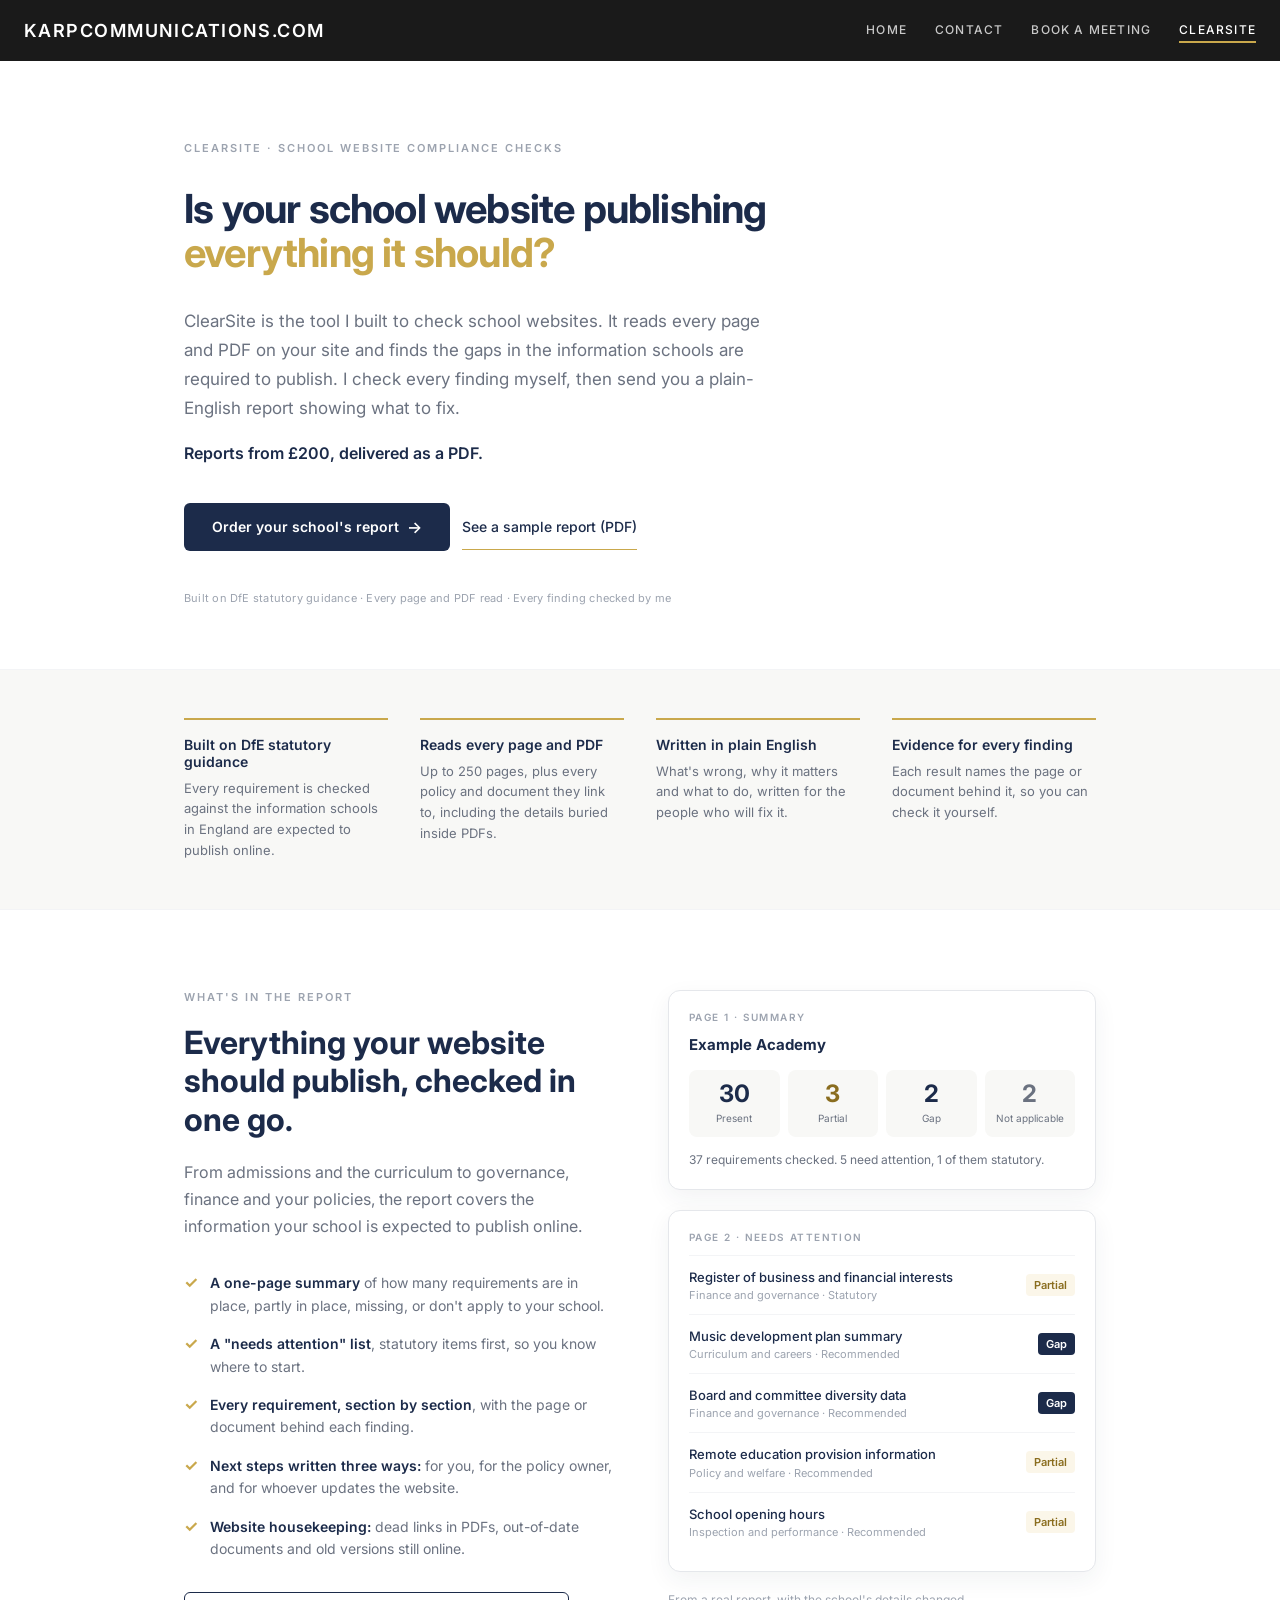
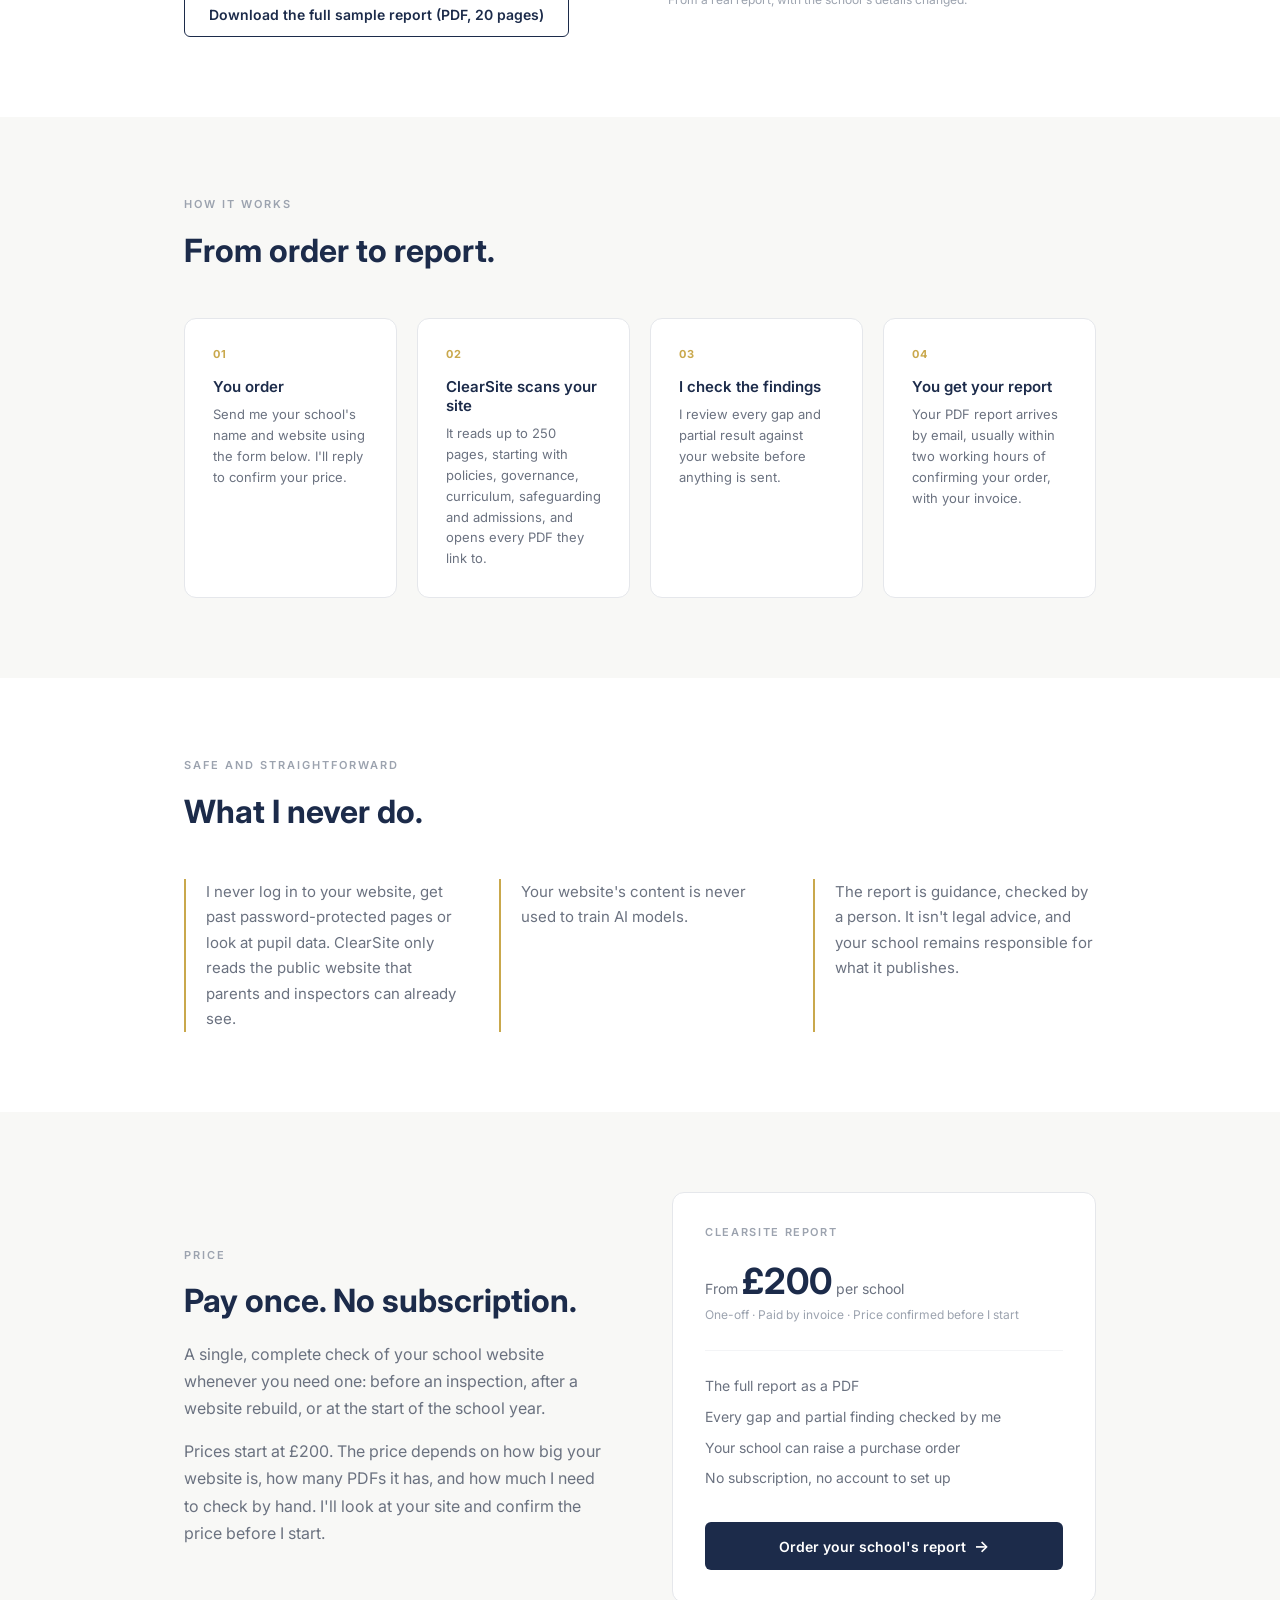
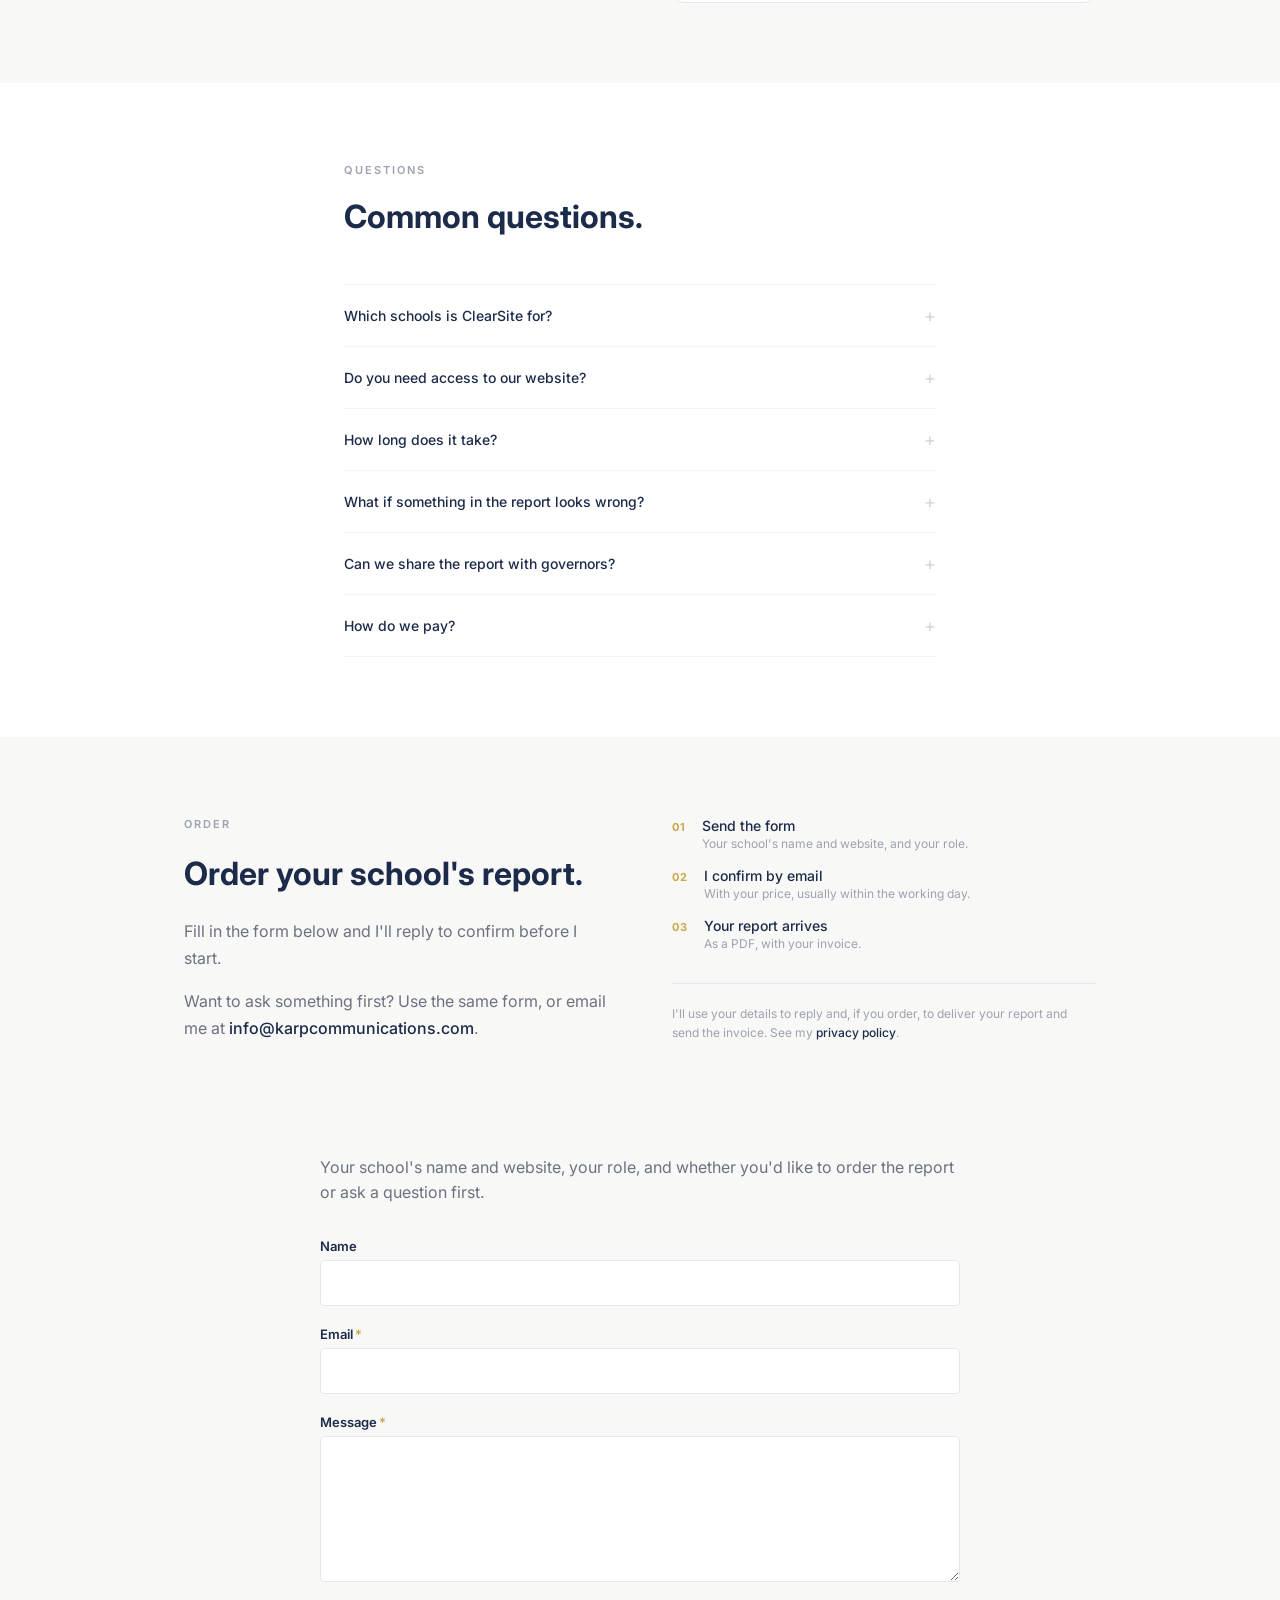
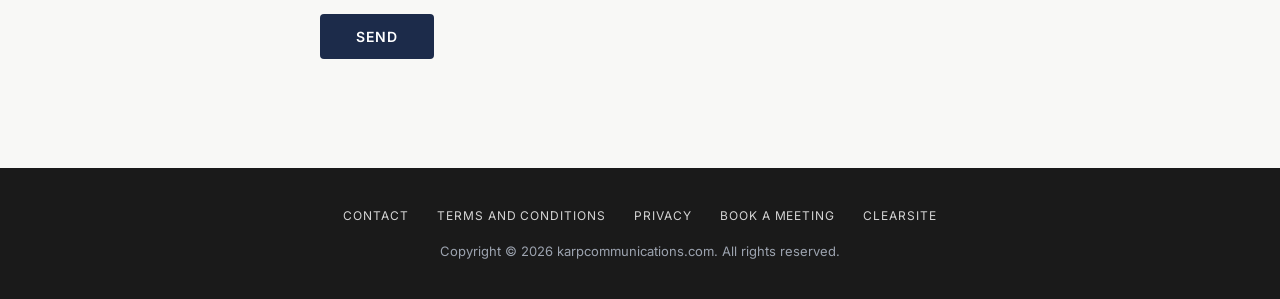
==== clearsite/index.html @ 18c16263 "Build karpcommunications.com as a static site for GitHub Pages Home, Contact, ClearSite, Privacy and" ====
<!doctype html>
<html lang="en-GB">
<head>
<meta charset="utf-8">
<meta name="viewport" content="width=device-width, initial-scale=1">
<title>ClearSite: school website compliance checks | Karp Communications</title>
<meta name="description" content="ClearSite checks a school website against DfE statutory guidance and sends a plain-English report.">
<link rel="canonical" href="https://karpcommunications.com/clearsite/">
<link rel="icon" href="/assets/favicon.svg" type="image/svg+xml">
<meta property="og:site_name" content="karpcommunications.com">
<meta property="og:title" content="ClearSite: school website compliance checks | Karp Communications">
<meta property="og:description" content="ClearSite checks a school website against DfE statutory guidance and sends a plain-English report.">
<meta property="og:url" content="https://karpcommunications.com/clearsite/">
<meta property="og:type" content="website">
<meta name="twitter:card" content="summary">
<link rel="preconnect" href="https://fonts.googleapis.com">
<link rel="preconnect" href="https://fonts.gstatic.com" crossorigin>
<link href="https://fonts.googleapis.com/css2?family=Inter:wght@300;400;500;600;700&display=swap" rel="stylesheet">
<link rel="stylesheet" href="/assets/site.css">
</head>
<body>
<header class="site-header">
  <a class="brand" href="/">karpcommunications.com</a>
  <nav aria-label="Main"><a href="/">Home</a><a href="/contact/">Contact</a><a href="https://calendly.com/karpcommunications-info/30min" target="_blank" rel="noopener">Book a meeting</a><a href="/clearsite/" aria-current="page">ClearSite</a></nav>
</header>
<main>
<style>
  .kc-cs-hero * { box-sizing: border-box; margin: 0; padding: 0; }
  .kc-cs-hero a { text-decoration: none; }
  .kc-cs-hero .kc-cs-hero-ctas { display: flex; flex-direction: column; gap: 12px; }
  @media (min-width: 768px) {
    .kc-cs-hero .kc-cs-hero-inner { padding: 112px 24px 96px; }
    .kc-cs-hero .kc-cs-hero-h1 { font-size: 56px; }
    .kc-cs-hero .kc-cs-hero-sub { font-size: 19px; }
    .kc-cs-hero .kc-cs-hero-ctas { flex-direction: row; align-items: center; }
  }
</style>

<section class="kc-cs-hero" style="width:100%; background:#fff;">
  <div class="kc-cs-hero-inner" style="max-width:960px; margin:0 auto; padding:80px 24px 64px;">

    <p style="font-family:'Inter',system-ui,sans-serif; font-size:11px; font-weight:600;
              letter-spacing:0.18em; text-transform:uppercase; color:#9CA3AF; margin-bottom:32px;">
      ClearSite · School website compliance checks
    </p>

    <h1 class="kc-cs-hero-h1" style="font-family:'Inter',system-ui,sans-serif; font-size:40px; font-weight:700;
               line-height:1.1; letter-spacing:-0.02em; color:#1C2B4A; margin-bottom:32px; max-width:760px;">
      Is your school website publishing<br>
      <span style="color:#C9A84C;">everything it should?</span>
    </h1>

    <p class="kc-cs-hero-sub" style="font-family:'Inter',system-ui,sans-serif; font-size:17px; color:#6B7280;
              line-height:1.7; max-width:600px; margin-bottom:20px;">
      ClearSite is the tool I built to check school websites. It reads every page and PDF on
      your site and finds the gaps in the information schools are required to publish. I check
      every finding myself, then send you a plain-English report showing what to fix.
    </p>

    <p style="font-family:'Inter',system-ui,sans-serif; font-size:16px; font-weight:600; color:#1C2B4A;
              margin-bottom:40px;">
      Reports from £200, delivered as a PDF.
    </p>

    <div class="kc-cs-hero-ctas">
      <a href="#order"  style="display:inline-flex; align-items:center; gap:8px;
         background:#1C2B4A; color:#fff; font-family:'Inter',system-ui,sans-serif;
         font-size:14px; font-weight:600; padding:14px 28px; border-radius:6px;">
        Order your school's report
        <span style="font-size:16px;">→</span>
      </a>
      <a href="/downloads/clearsite-sample-report.pdf" target="_blank" rel="noopener" style="display:inline-flex; align-items:center; gap:6px;
         color:#1C2B4A; font-family:'Inter',system-ui,sans-serif;
         font-size:14px; font-weight:500; padding:14px 0; border-bottom:1px solid #C9A84C;">
        See a sample report (PDF)
      </a>
    </div>

    <p style="font-family:'Inter',system-ui,sans-serif; font-size:11px; color:#9CA3AF;
              margin-top:40px; letter-spacing:0.02em;">
      Built on DfE statutory guidance · Every page and PDF read · Every finding checked by me
    </p>

  </div>
</section>

<style>
  .kc-cs-feat * { box-sizing: border-box; margin: 0; padding: 0; }
  .kc-cs-feat .kc-cs-feat-row { display: grid; grid-template-columns: 1fr; gap: 28px; }
  @media (min-width: 768px) {
    .kc-cs-feat .kc-cs-feat-inner { padding: 56px 24px; }
    .kc-cs-feat .kc-cs-feat-row { grid-template-columns: 1fr 1fr; gap: 36px 48px; }
  }
  @media (min-width: 960px) {
    .kc-cs-feat .kc-cs-feat-row { grid-template-columns: 1fr 1fr 1fr 1fr; gap: 32px; }
  }
</style>

<section class="kc-cs-feat" style="width:100%; background:#F8F8F6; border-top:1px solid #F3F4F6; border-bottom:1px solid #F3F4F6;">
  <div class="kc-cs-feat-inner" style="max-width:960px; margin:0 auto; padding:48px 24px;">
    <div class="kc-cs-feat-row">

      <div style="border-top:2px solid #C9A84C; padding-top:16px;">
        <p style="font-family:'Inter',system-ui,sans-serif; font-size:14px; font-weight:600; color:#1C2B4A; margin-bottom:8px;">
          Built on DfE statutory guidance
        </p>
        <p style="font-family:'Inter',system-ui,sans-serif; font-size:13px; color:#6B7280; line-height:1.6;">
          Every requirement is checked against the information schools in England are expected to publish online.
        </p>
      </div>

      <div style="border-top:2px solid #C9A84C; padding-top:16px;">
        <p style="font-family:'Inter',system-ui,sans-serif; font-size:14px; font-weight:600; color:#1C2B4A; margin-bottom:8px;">
          Reads every page and PDF
        </p>
        <p style="font-family:'Inter',system-ui,sans-serif; font-size:13px; color:#6B7280; line-height:1.6;">
          Up to 250 pages, plus every policy and document they link to, including the details buried inside PDFs.
        </p>
      </div>

      <div style="border-top:2px solid #C9A84C; padding-top:16px;">
        <p style="font-family:'Inter',system-ui,sans-serif; font-size:14px; font-weight:600; color:#1C2B4A; margin-bottom:8px;">
          Written in plain English
        </p>
        <p style="font-family:'Inter',system-ui,sans-serif; font-size:13px; color:#6B7280; line-height:1.6;">
          What's wrong, why it matters and what to do, written for the people who will fix it.
        </p>
      </div>

      <div style="border-top:2px solid #C9A84C; padding-top:16px;">
        <p style="font-family:'Inter',system-ui,sans-serif; font-size:14px; font-weight:600; color:#1C2B4A; margin-bottom:8px;">
          Evidence for every finding
        </p>
        <p style="font-family:'Inter',system-ui,sans-serif; font-size:13px; color:#6B7280; line-height:1.6;">
          Each result names the page or document behind it, so you can check it yourself.
        </p>
      </div>

    </div>
  </div>
</section>

<style>
  .kc-cs-rep * { box-sizing: border-box; margin: 0; padding: 0; }
  .kc-cs-rep a { text-decoration: none; }
  .kc-cs-rep .kc-cs-rep-grid { display: block; }
  .kc-cs-rep .kc-cs-rep-shots { margin-top: 48px; display: grid; gap: 20px; }
  .kc-cs-rep .kc-cs-rep-counts { display: grid; grid-template-columns: repeat(4, 1fr); gap: 8px; }
  .kc-cs-rep .kc-cs-rep-row { display: flex; justify-content: space-between; align-items: center; gap: 12px;
    padding: 12px 0; border-top: 1px solid #F3F4F6; }
  @media (min-width: 768px) {
    .kc-cs-rep .kc-cs-rep-inner { padding: 112px 24px; }
    .kc-cs-rep .kc-cs-rep-grid { display: grid; grid-template-columns: 1fr 1fr; gap: 56px; align-items: start; }
    .kc-cs-rep .kc-cs-rep-shots { margin-top: 0; }
  }
</style>

<section class="kc-cs-rep" id="report" style="width:100%; background:#fff;">
  <div class="kc-cs-rep-inner" style="max-width:960px; margin:0 auto; padding:80px 24px;">
    <div class="kc-cs-rep-grid">

      <div>
        <p style="font-family:'Inter',system-ui,sans-serif; font-size:11px; font-weight:600;
                  letter-spacing:0.18em; text-transform:uppercase; color:#9CA3AF; margin-bottom:20px;">
          What's in the report
        </p>
        <h2 style="font-family:'Inter',system-ui,sans-serif; font-size:32px; font-weight:700;
                   color:#1C2B4A; line-height:1.2; margin-bottom:20px;">
          Everything your website should publish, checked in one go.
        </h2>
        <p style="font-family:'Inter',system-ui,sans-serif; font-size:16px; color:#6B7280;
                  line-height:1.7; margin-bottom:32px;">
          From admissions and the curriculum to governance, finance and your policies, the report
          covers the information your school is expected to publish online.
        </p>

        <div style="display:flex; gap:12px; margin-bottom:16px;">
          <span style="color:#C9A84C; font-weight:700; font-family:'Inter',system-ui,sans-serif;">✓</span>
          <p style="font-family:'Inter',system-ui,sans-serif; font-size:14px; color:#6B7280; line-height:1.6;">
            <span style="color:#1C2B4A; font-weight:600;">A one-page summary</span> of how many requirements
            are in place, partly in place, missing, or don't apply to your school.</p>
        </div>
        <div style="display:flex; gap:12px; margin-bottom:16px;">
          <span style="color:#C9A84C; font-weight:700; font-family:'Inter',system-ui,sans-serif;">✓</span>
          <p style="font-family:'Inter',system-ui,sans-serif; font-size:14px; color:#6B7280; line-height:1.6;">
            <span style="color:#1C2B4A; font-weight:600;">A "needs attention" list</span>, statutory items
            first, so you know where to start.</p>
        </div>
        <div style="display:flex; gap:12px; margin-bottom:16px;">
          <span style="color:#C9A84C; font-weight:700; font-family:'Inter',system-ui,sans-serif;">✓</span>
          <p style="font-family:'Inter',system-ui,sans-serif; font-size:14px; color:#6B7280; line-height:1.6;">
            <span style="color:#1C2B4A; font-weight:600;">Every requirement, section by section</span>,
            with the page or document behind each finding.</p>
        </div>
        <div style="display:flex; gap:12px; margin-bottom:16px;">
          <span style="color:#C9A84C; font-weight:700; font-family:'Inter',system-ui,sans-serif;">✓</span>
          <p style="font-family:'Inter',system-ui,sans-serif; font-size:14px; color:#6B7280; line-height:1.6;">
            <span style="color:#1C2B4A; font-weight:600;">Next steps written three ways:</span> for you,
            for the policy owner, and for whoever updates the website.</p>
        </div>
        <div style="display:flex; gap:12px; margin-bottom:32px;">
          <span style="color:#C9A84C; font-weight:700; font-family:'Inter',system-ui,sans-serif;">✓</span>
          <p style="font-family:'Inter',system-ui,sans-serif; font-size:14px; color:#6B7280; line-height:1.6;">
            <span style="color:#1C2B4A; font-weight:600;">Website housekeeping:</span> dead links in PDFs,
            out-of-date documents and old versions still online.</p>
        </div>

        <a href="/downloads/clearsite-sample-report.pdf" target="_blank" rel="noopener" style="display:inline-flex; align-items:center; gap:8px;
           border:1px solid #1C2B4A; color:#1C2B4A; font-family:'Inter',system-ui,sans-serif;
           font-size:14px; font-weight:600; padding:13px 24px; border-radius:6px;">
          Download the full sample report (PDF, 20 pages)
        </a>
      </div>

      <!-- Report preview: drawn in code from the sample report, no images -->
      <div class="kc-cs-rep-shots">
        <div style="background:#fff; border:1px solid #E5E7EB; border-radius:12px; padding:20px; box-shadow:0 8px 24px rgba(28,43,74,0.06);">
          <p style="font-family:'Inter',system-ui,sans-serif; font-size:10px; font-weight:600; letter-spacing:0.14em;
                    text-transform:uppercase; color:#9CA3AF; margin-bottom:12px;">Page 1 · Summary</p>
          <p style="font-family:'Inter',system-ui,sans-serif; font-size:15px; font-weight:700; color:#1C2B4A; margin-bottom:16px;">
            Example Academy</p>
          <div class="kc-cs-rep-counts">
            <div style="background:#F8F8F6; border-radius:8px; padding:12px 8px; text-align:center;">
              <p style="font-family:'Inter',system-ui,sans-serif; font-size:24px; font-weight:700; color:#1C2B4A; line-height:1;">30</p>
              <p style="font-family:'Inter',system-ui,sans-serif; font-size:10px; color:#6B7280; margin-top:6px; line-height:1.3;">Present</p>
            </div>
            <div style="background:#F8F8F6; border-radius:8px; padding:12px 8px; text-align:center;">
              <p style="font-family:'Inter',system-ui,sans-serif; font-size:24px; font-weight:700; color:#8A6D1F; line-height:1;">3</p>
              <p style="font-family:'Inter',system-ui,sans-serif; font-size:10px; color:#6B7280; margin-top:6px; line-height:1.3;">Partial</p>
            </div>
            <div style="background:#F8F8F6; border-radius:8px; padding:12px 8px; text-align:center;">
              <p style="font-family:'Inter',system-ui,sans-serif; font-size:24px; font-weight:700; color:#1C2B4A; line-height:1;">2</p>
              <p style="font-family:'Inter',system-ui,sans-serif; font-size:10px; color:#6B7280; margin-top:6px; line-height:1.3;">Gap</p>
            </div>
            <div style="background:#F8F8F6; border-radius:8px; padding:12px 8px; text-align:center;">
              <p style="font-family:'Inter',system-ui,sans-serif; font-size:24px; font-weight:700; color:#6B7280; line-height:1;">2</p>
              <p style="font-family:'Inter',system-ui,sans-serif; font-size:10px; color:#6B7280; margin-top:6px; line-height:1.3;">Not applicable</p>
            </div>
          </div>
          <p style="font-family:'Inter',system-ui,sans-serif; font-size:12px; color:#6B7280; margin-top:14px; line-height:1.5;">
            37 requirements checked. 5 need attention, 1 of them statutory.</p>
        </div>
        <div style="background:#fff; border:1px solid #E5E7EB; border-radius:12px; padding:20px; box-shadow:0 8px 24px rgba(28,43,74,0.06);">
          <p style="font-family:'Inter',system-ui,sans-serif; font-size:10px; font-weight:600; letter-spacing:0.14em;
                    text-transform:uppercase; color:#9CA3AF; margin-bottom:12px;">Page 2 · Needs attention</p>
          <div class="kc-cs-rep-row">
            <div>
              <p style="font-family:'Inter',system-ui,sans-serif; font-size:13px; font-weight:500; color:#1C2B4A; line-height:1.4;">Register of business and financial interests</p>
              <p style="font-family:'Inter',system-ui,sans-serif; font-size:11px; color:#9CA3AF; margin-top:2px;">Finance and governance · Statutory</p>
            </div>
            <span style="font-family:'Inter',system-ui,sans-serif; font-size:11px; font-weight:600; background:#FBF6E9; color:#8A6D1F; padding:4px 8px; border-radius:4px; white-space:nowrap;">Partial</span>
          </div>
          <div class="kc-cs-rep-row">
            <div>
              <p style="font-family:'Inter',system-ui,sans-serif; font-size:13px; font-weight:500; color:#1C2B4A; line-height:1.4;">Music development plan summary</p>
              <p style="font-family:'Inter',system-ui,sans-serif; font-size:11px; color:#9CA3AF; margin-top:2px;">Curriculum and careers · Recommended</p>
            </div>
            <span style="font-family:'Inter',system-ui,sans-serif; font-size:11px; font-weight:600; background:#1C2B4A; color:#fff; padding:4px 8px; border-radius:4px; white-space:nowrap;">Gap</span>
          </div>
          <div class="kc-cs-rep-row">
            <div>
              <p style="font-family:'Inter',system-ui,sans-serif; font-size:13px; font-weight:500; color:#1C2B4A; line-height:1.4;">Board and committee diversity data</p>
              <p style="font-family:'Inter',system-ui,sans-serif; font-size:11px; color:#9CA3AF; margin-top:2px;">Finance and governance · Recommended</p>
            </div>
            <span style="font-family:'Inter',system-ui,sans-serif; font-size:11px; font-weight:600; background:#1C2B4A; color:#fff; padding:4px 8px; border-radius:4px; white-space:nowrap;">Gap</span>
          </div>
          <div class="kc-cs-rep-row">
            <div>
              <p style="font-family:'Inter',system-ui,sans-serif; font-size:13px; font-weight:500; color:#1C2B4A; line-height:1.4;">Remote education provision information</p>
              <p style="font-family:'Inter',system-ui,sans-serif; font-size:11px; color:#9CA3AF; margin-top:2px;">Policy and welfare · Recommended</p>
            </div>
            <span style="font-family:'Inter',system-ui,sans-serif; font-size:11px; font-weight:600; background:#FBF6E9; color:#8A6D1F; padding:4px 8px; border-radius:4px; white-space:nowrap;">Partial</span>
          </div>
          <div class="kc-cs-rep-row">
            <div>
              <p style="font-family:'Inter',system-ui,sans-serif; font-size:13px; font-weight:500; color:#1C2B4A; line-height:1.4;">School opening hours</p>
              <p style="font-family:'Inter',system-ui,sans-serif; font-size:11px; color:#9CA3AF; margin-top:2px;">Inspection and performance · Recommended</p>
            </div>
            <span style="font-family:'Inter',system-ui,sans-serif; font-size:11px; font-weight:600; background:#FBF6E9; color:#8A6D1F; padding:4px 8px; border-radius:4px; white-space:nowrap;">Partial</span>
          </div>
        </div>
        <p style="font-family:'Inter',system-ui,sans-serif; font-size:12px; color:#9CA3AF;">
          From a real report, with the school's details changed.
        </p>
      </div>

    </div>
  </div>
</section>

<style>
  .kc-cs-how * { box-sizing: border-box; margin: 0; padding: 0; }
  .kc-cs-how .kc-cs-how-steps { display: grid; grid-template-columns: 1fr; gap: 16px; }
  @media (min-width: 768px) {
    .kc-cs-how .kc-cs-how-inner { padding: 112px 24px; }
    .kc-cs-how .kc-cs-how-steps { grid-template-columns: 1fr 1fr; gap: 20px; }
  }
  @media (min-width: 960px) {
    .kc-cs-how .kc-cs-how-steps { grid-template-columns: 1fr 1fr 1fr 1fr; }
  }
</style>

<section class="kc-cs-how" id="how" style="width:100%; background:#F8F8F6;">
  <div class="kc-cs-how-inner" style="max-width:960px; margin:0 auto; padding:80px 24px;">

    <div style="margin-bottom:48px;">
      <p style="font-family:'Inter',system-ui,sans-serif; font-size:11px; font-weight:600;
                letter-spacing:0.18em; text-transform:uppercase; color:#9CA3AF; margin-bottom:20px;">
        How it works
      </p>
      <h2 style="font-family:'Inter',system-ui,sans-serif; font-size:32px; font-weight:700; color:#1C2B4A;">
        From order to report.
      </h2>
    </div>

    <div class="kc-cs-how-steps">

      <div style="background:#fff; border:1px solid #E5E7EB; border-radius:12px; padding:28px;">
        <p style="font-family:'Inter',system-ui,sans-serif; font-size:11px; font-weight:700;
                  color:#C9A84C; letter-spacing:0.1em; margin-bottom:16px;">01</p>
        <p style="font-family:'Inter',system-ui,sans-serif; font-size:15px; font-weight:600; color:#1C2B4A; margin-bottom:8px;">
          You order</p>
        <p style="font-family:'Inter',system-ui,sans-serif; font-size:13px; color:#6B7280; line-height:1.6;">
          Send me your school's name and website using the form below. I'll reply to confirm your price.</p>
      </div>

      <div style="background:#fff; border:1px solid #E5E7EB; border-radius:12px; padding:28px;">
        <p style="font-family:'Inter',system-ui,sans-serif; font-size:11px; font-weight:700;
                  color:#C9A84C; letter-spacing:0.1em; margin-bottom:16px;">02</p>
        <p style="font-family:'Inter',system-ui,sans-serif; font-size:15px; font-weight:600; color:#1C2B4A; margin-bottom:8px;">
          ClearSite scans your site</p>
        <p style="font-family:'Inter',system-ui,sans-serif; font-size:13px; color:#6B7280; line-height:1.6;">
          It reads up to 250 pages, starting with policies, governance, curriculum, safeguarding
          and admissions, and opens every PDF they link to.</p>
      </div>

      <div style="background:#fff; border:1px solid #E5E7EB; border-radius:12px; padding:28px;">
        <p style="font-family:'Inter',system-ui,sans-serif; font-size:11px; font-weight:700;
                  color:#C9A84C; letter-spacing:0.1em; margin-bottom:16px;">03</p>
        <p style="font-family:'Inter',system-ui,sans-serif; font-size:15px; font-weight:600; color:#1C2B4A; margin-bottom:8px;">
          I check the findings</p>
        <p style="font-family:'Inter',system-ui,sans-serif; font-size:13px; color:#6B7280; line-height:1.6;">
          I review every gap and partial result against your website before anything is sent.</p>
      </div>

      <div style="background:#fff; border:1px solid #E5E7EB; border-radius:12px; padding:28px;">
        <p style="font-family:'Inter',system-ui,sans-serif; font-size:11px; font-weight:700;
                  color:#C9A84C; letter-spacing:0.1em; margin-bottom:16px;">04</p>
        <p style="font-family:'Inter',system-ui,sans-serif; font-size:15px; font-weight:600; color:#1C2B4A; margin-bottom:8px;">
          You get your report</p>
        <p style="font-family:'Inter',system-ui,sans-serif; font-size:13px; color:#6B7280; line-height:1.6;">
          Your PDF report arrives by email, usually within two working hours of confirming your
          order, with your invoice.</p>
      </div>

    </div>
  </div>
</section>

<style>
  .kc-cs-trust * { box-sizing: border-box; margin: 0; padding: 0; }
  .kc-cs-trust .kc-cs-trust-cols { display: grid; grid-template-columns: 1fr; gap: 24px; }
  @media (min-width: 768px) {
    .kc-cs-trust .kc-cs-trust-inner { padding: 112px 24px; }
    .kc-cs-trust .kc-cs-trust-cols { grid-template-columns: 1fr 1fr 1fr; gap: 32px; }
  }
</style>

<section class="kc-cs-trust" style="width:100%; background:#fff;">
  <div class="kc-cs-trust-inner" style="max-width:960px; margin:0 auto; padding:80px 24px;">

    <div style="margin-bottom:48px;">
      <p style="font-family:'Inter',system-ui,sans-serif; font-size:11px; font-weight:600;
                letter-spacing:0.18em; text-transform:uppercase; color:#9CA3AF; margin-bottom:20px;">
        Safe and straightforward
      </p>
      <h2 style="font-family:'Inter',system-ui,sans-serif; font-size:32px; font-weight:700; color:#1C2B4A;">
        What I never do.
      </h2>
    </div>

    <div class="kc-cs-trust-cols">
      <p style="font-family:'Inter',system-ui,sans-serif; font-size:15px; color:#6B7280; line-height:1.7;
                border-left:2px solid #C9A84C; padding-left:20px;">
        I never log in to your website, get past password-protected pages or look at pupil data.
        ClearSite only reads the public website that parents and inspectors can already see.
      </p>
      <p style="font-family:'Inter',system-ui,sans-serif; font-size:15px; color:#6B7280; line-height:1.7;
                border-left:2px solid #C9A84C; padding-left:20px;">
        Your website's content is never used to train AI models.
      </p>
      <p style="font-family:'Inter',system-ui,sans-serif; font-size:15px; color:#6B7280; line-height:1.7;
                border-left:2px solid #C9A84C; padding-left:20px;">
        The report is guidance, checked by a person. It isn't legal advice, and your school remains
        responsible for what it publishes.
      </p>
    </div>

  </div>
</section>

<style>
  .kc-cs-price * { box-sizing: border-box; margin: 0; padding: 0; }
  .kc-cs-price a { text-decoration: none; }
  .kc-cs-price .kc-cs-price-grid { display: block; }
  .kc-cs-price .kc-cs-price-card { margin-top: 40px; }
  @media (min-width: 768px) {
    .kc-cs-price .kc-cs-price-inner { padding: 112px 24px; }
    .kc-cs-price .kc-cs-price-grid { display: grid; grid-template-columns: 1fr 1fr; gap: 64px; align-items: center; }
    .kc-cs-price .kc-cs-price-card { margin-top: 0; }
  }
</style>

<section class="kc-cs-price" id="price" style="width:100%; background:#F8F8F6;">
  <div class="kc-cs-price-inner" style="max-width:960px; margin:0 auto; padding:80px 24px;">
    <div class="kc-cs-price-grid">

      <div>
        <p style="font-family:'Inter',system-ui,sans-serif; font-size:11px; font-weight:600;
                  letter-spacing:0.18em; text-transform:uppercase; color:#9CA3AF; margin-bottom:20px;">
          Price
        </p>
        <h2 style="font-family:'Inter',system-ui,sans-serif; font-size:32px; font-weight:700;
                   color:#1C2B4A; line-height:1.2; margin-bottom:20px;">
          Pay once. No subscription.
        </h2>
        <p style="font-family:'Inter',system-ui,sans-serif; font-size:16px; color:#6B7280; line-height:1.7;">
          A single, complete check of your school website whenever you need one: before an
          inspection, after a website rebuild, or at the start of the school year.
        </p>
        <p style="font-family:'Inter',system-ui,sans-serif; font-size:16px; color:#6B7280; line-height:1.7; margin-top:16px;">
          Prices start at £200. The price depends on how big your website is, how many PDFs it
          has, and how much I need to check by hand. I'll look at your site and confirm the price
          before I start.
        </p>
      </div>

      <div class="kc-cs-price-card" style="background:#fff; border:1px solid #E5E7EB; border-radius:12px; padding:32px;">
        <p style="font-family:'Inter',system-ui,sans-serif; font-size:11px; font-weight:600;
                  letter-spacing:0.15em; text-transform:uppercase; color:#9CA3AF; margin-bottom:20px;">
          ClearSite report
        </p>
        <p style="font-family:'Inter',system-ui,sans-serif; font-size:36px; font-weight:700; color:#1C2B4A;">
<span style="font-size:14px; font-weight:400; color:#6B7280;">From </span>£200<span style="font-size:14px; font-weight:400; color:#6B7280;"> per school</span>
        </p>
        <p style="font-family:'Inter',system-ui,sans-serif; font-size:12px; color:#9CA3AF; margin-top:4px; margin-bottom:28px;">
          One-off · Paid by invoice · Price confirmed before I start
        </p>
        <div style="border-top:1px solid #F3F4F6; padding-top:20px; margin-bottom:28px;">
          <p style="font-family:'Inter',system-ui,sans-serif; font-size:14px; color:#6B7280; line-height:2.2;">
            The full report as a PDF<br>
            Every gap and partial finding checked by me<br>
            Your school can raise a purchase order<br>
            No subscription, no account to set up
          </p>
        </div>
        <a href="#order"  style="display:flex; align-items:center; justify-content:center; gap:8px;
           background:#1C2B4A; color:#fff; font-family:'Inter',system-ui,sans-serif;
           font-size:14px; font-weight:600; padding:14px 28px; border-radius:6px;">
          Order your school's report
          <span style="font-size:16px;">→</span>
        </a>
      </div>

    </div>
  </div>
</section>

<style>
  .kc-cs-faq * { box-sizing: border-box; margin: 0; padding: 0; }
  .kc-cs-faq details { border-top: 1px solid #F3F4F6; }
  .kc-cs-faq details:last-child { border-bottom: 1px solid #F3F4F6; }
  .kc-cs-faq summary { cursor: pointer; list-style: none; }
  .kc-cs-faq summary::-webkit-details-marker { display: none; }
  .kc-cs-faq summary::marker { display: none; }
  .kc-cs-faq details[open] summary .kc-cs-faq-icon { transform: rotate(45deg); }
  @media (min-width: 768px) {
    .kc-cs-faq .kc-cs-faq-inner { padding: 112px 24px; }
  }
</style>

<section class="kc-cs-faq" id="clearsite-faq" style="width:100%; background:#fff;">
  <div class="kc-cs-faq-inner" style="max-width:640px; margin:0 auto; padding:80px 24px;">

    <div style="margin-bottom:48px;">
      <p style="font-family:'Inter',system-ui,sans-serif; font-size:11px; font-weight:600;
                letter-spacing:0.18em; text-transform:uppercase; color:#9CA3AF; margin-bottom:20px;">
        Questions
      </p>
      <h2 style="font-family:'Inter',system-ui,sans-serif; font-size:32px; font-weight:700; color:#1C2B4A;">
        Common questions.
      </h2>
    </div>

    <details>
      <summary style="display:flex; align-items:center; justify-content:space-between; gap:16px; padding:20px 0;">
        <span style="font-family:'Inter',system-ui,sans-serif; font-size:14px; font-weight:500; color:#1C2B4A;">
          Which schools is ClearSite for?</span>
        <span class="kc-cs-faq-icon" style="font-size:18px; color:#D1D5DB; transition:transform 0.2s; flex-shrink:0;">+</span>
      </summary>
      <p style="font-family:'Inter',system-ui,sans-serif; font-size:14px; color:#6B7280; line-height:1.7; padding-bottom:20px;">
        Schools in England: maintained schools and academies, whether primary, secondary or special.
        The check is tailored to your type of school, so anything that doesn't apply is marked as
        not applicable.
      </p>
    </details>

    <details>
      <summary style="display:flex; align-items:center; justify-content:space-between; gap:16px; padding:20px 0;">
        <span style="font-family:'Inter',system-ui,sans-serif; font-size:14px; font-weight:500; color:#1C2B4A;">
          Do you need access to our website?</span>
        <span class="kc-cs-faq-icon" style="font-size:18px; color:#D1D5DB; transition:transform 0.2s; flex-shrink:0;">+</span>
      </summary>
      <p style="font-family:'Inter',system-ui,sans-serif; font-size:14px; color:#6B7280; line-height:1.7; padding-bottom:20px;">
        No. ClearSite only reads what's publicly visible, the same as any parent or inspector.
      </p>
    </details>

    <details>
      <summary style="display:flex; align-items:center; justify-content:space-between; gap:16px; padding:20px 0;">
        <span style="font-family:'Inter',system-ui,sans-serif; font-size:14px; font-weight:500; color:#1C2B4A;">
          How long does it take?</span>
        <span class="kc-cs-faq-icon" style="font-size:18px; color:#D1D5DB; transition:transform 0.2s; flex-shrink:0;">+</span>
      </summary>
      <p style="font-family:'Inter',system-ui,sans-serif; font-size:14px; color:#6B7280; line-height:1.7; padding-bottom:20px;">
        Usually within two working hours of confirming your order, during term time. If it's going
        to take longer, I'll let you know.
      </p>
    </details>

    <details>
      <summary style="display:flex; align-items:center; justify-content:space-between; gap:16px; padding:20px 0;">
        <span style="font-family:'Inter',system-ui,sans-serif; font-size:14px; font-weight:500; color:#1C2B4A;">
          What if something in the report looks wrong?</span>
        <span class="kc-cs-faq-icon" style="font-size:18px; color:#D1D5DB; transition:transform 0.2s; flex-shrink:0;">+</span>
      </summary>
      <p style="font-family:'Inter',system-ui,sans-serif; font-size:14px; color:#6B7280; line-height:1.7; padding-bottom:20px;">
        Every finding links to the page or document it's based on, so you can check it. If you
        think I've got something wrong, reply to my email and I'll look again and correct the report.
      </p>
    </details>

    <details>
      <summary style="display:flex; align-items:center; justify-content:space-between; gap:16px; padding:20px 0;">
        <span style="font-family:'Inter',system-ui,sans-serif; font-size:14px; font-weight:500; color:#1C2B4A;">
          Can we share the report with governors?</span>
        <span class="kc-cs-faq-icon" style="font-size:18px; color:#D1D5DB; transition:transform 0.2s; flex-shrink:0;">+</span>
      </summary>
      <p style="font-family:'Inter',system-ui,sans-serif; font-size:14px; color:#6B7280; line-height:1.7; padding-bottom:20px;">
        Yes. The report is yours to share with governors, staff and your website provider.
      </p>
    </details>

    <details>
      <summary style="display:flex; align-items:center; justify-content:space-between; gap:16px; padding:20px 0;">
        <span style="font-family:'Inter',system-ui,sans-serif; font-size:14px; font-weight:500; color:#1C2B4A;">
          How do we pay?</span>
        <span class="kc-cs-faq-icon" style="font-size:18px; color:#D1D5DB; transition:transform 0.2s; flex-shrink:0;">+</span>
      </summary>
      <p style="font-family:'Inter',system-ui,sans-serif; font-size:14px; color:#6B7280; line-height:1.7; padding-bottom:20px;">
        I'll email an invoice with your report. Your school can pay by bank transfer or raise a
        purchase order.
      </p>
    </details>

  </div>
</section>

<style>
  .kc-cs-order * { box-sizing: border-box; margin: 0; padding: 0; }
  .kc-cs-order a { text-decoration: none; }
  .kc-cs-order .kc-cs-order-grid { display: block; }
  .kc-cs-order .kc-cs-order-next { margin-top: 40px; }
  @media (min-width: 768px) {
    .kc-cs-order .kc-cs-order-inner { padding: 112px 24px 48px; }
    .kc-cs-order .kc-cs-order-grid { display: grid; grid-template-columns: 1fr 1fr; gap: 64px; }
    .kc-cs-order .kc-cs-order-next { margin-top: 0; }
  }
</style>

<section class="kc-cs-order" id="order" style="width:100%; background:#F8F8F6;">
  <div class="kc-cs-order-inner" style="max-width:960px; margin:0 auto; padding:80px 24px 40px;">
    <div class="kc-cs-order-grid">

      <div>
        <p style="font-family:'Inter',system-ui,sans-serif; font-size:11px; font-weight:600;
                  letter-spacing:0.18em; text-transform:uppercase; color:#9CA3AF; margin-bottom:24px;">
          Order
        </p>
        <h2 style="font-family:'Inter',system-ui,sans-serif; font-size:32px; font-weight:700;
                   color:#1C2B4A; line-height:1.2; margin-bottom:24px;">
          Order your school's report.
        </h2>
        <p style="font-family:'Inter',system-ui,sans-serif; font-size:16px; color:#6B7280;
                  line-height:1.7; margin-bottom:16px;">
          Fill in the form below and I'll reply to confirm before I start.
        </p>
        <p style="font-family:'Inter',system-ui,sans-serif; font-size:16px; color:#6B7280; line-height:1.7;">
          Want to ask something first? Use the same form, or email me at
          <a href="mailto:info@karpcommunications.com"  style="color:#1C2B4A; font-weight:500;">info@karpcommunications.com</a>.
        </p>
      </div>

      <div class="kc-cs-order-next">
        <div style="margin-bottom:16px; display:flex; align-items:baseline; gap:16px;">
          <span style="font-family:'Inter',system-ui,sans-serif; font-size:11px; font-weight:700;
                       color:#C9A84C; letter-spacing:0.1em;">01</span>
          <div>
            <p style="font-family:'Inter',system-ui,sans-serif; font-size:14px; font-weight:500; color:#1C2B4A;">
              Send the form</p>
            <p style="font-family:'Inter',system-ui,sans-serif; font-size:12px; color:#9CA3AF; margin-top:2px;">
              Your school's name and website, and your role.</p>
          </div>
        </div>
        <div style="margin-bottom:16px; display:flex; align-items:baseline; gap:16px;">
          <span style="font-family:'Inter',system-ui,sans-serif; font-size:11px; font-weight:700;
                       color:#C9A84C; letter-spacing:0.1em;">02</span>
          <div>
            <p style="font-family:'Inter',system-ui,sans-serif; font-size:14px; font-weight:500; color:#1C2B4A;">
              I confirm by email</p>
            <p style="font-family:'Inter',system-ui,sans-serif; font-size:12px; color:#9CA3AF; margin-top:2px;">
              With your price, usually within the working day.</p>
          </div>
        </div>
        <div style="margin-bottom:32px; display:flex; align-items:baseline; gap:16px;">
          <span style="font-family:'Inter',system-ui,sans-serif; font-size:11px; font-weight:700;
                       color:#C9A84C; letter-spacing:0.1em;">03</span>
          <div>
            <p style="font-family:'Inter',system-ui,sans-serif; font-size:14px; font-weight:500; color:#1C2B4A;">
              Your report arrives</p>
            <p style="font-family:'Inter',system-ui,sans-serif; font-size:12px; color:#9CA3AF; margin-top:2px;">
              As a PDF, with your invoice.</p>
          </div>
        </div>
        <p style="font-family:'Inter',system-ui,sans-serif; font-size:12px; color:#9CA3AF;
                  line-height:1.6; border-top:1px solid #E5E7EB; padding-top:20px;">
          I'll use your details to reply and, if you order, to deliver your report and send the
          invoice. See my <a href="/privacy/"  style="color:#1C2B4A; font-weight:500;">privacy policy</a>.
        </p>
      </div>

    </div>
  </div>
</section>

<section class="kc-formwrap" id="order-form">
  <div class="kc-formwrap-inner">
    <p class="kc-form-sub">Your school's name and website, your role, and whether you'd like to order the report or ask a question first.</p>
    <form class="kc-form" method="POST" action="FORM_ENDPOINT_NOT_SET" data-kc-form novalidate>
      <label for="order-form-name">Name</label>
      <input id="order-form-name" name="name" type="text" autocomplete="name">
      <label for="order-form-email">Email<span aria-hidden="true">*</span></label>
      <input id="order-form-email" name="email" type="email" autocomplete="email" required>
      <label for="order-form-message">Message<span aria-hidden="true">*</span></label>
      <textarea id="order-form-message" name="message" rows="6" required></textarea>
      <input type="hidden" name="source" value="clearsite-order">
      <input type="text" name="_gotcha" tabindex="-1" autocomplete="off" class="kc-hp" aria-hidden="true">
      <button type="submit">Send</button>
      <p class="kc-form-status" role="status" aria-live="polite"></p>
    </form>
  </div>
</section>
</main>
<footer class="site-footer">
  <nav aria-label="Footer">
    <a href="/contact/">Contact</a>
    <a href="/terms-and-conditions/">Terms and conditions</a>
    <a href="/privacy/">Privacy</a>
    <a href="https://calendly.com/karpcommunications-info/30min" target="_blank" rel="noopener">Book a meeting</a>
    <a href="/clearsite/">ClearSite</a>
  </nav>
  <p>Copyright &copy; 2026 karpcommunications.com. All rights reserved.</p>
</footer>
<script src="/assets/form.js" defer></script>
</body>
</html>
---- assets/site.css ----
:root {
  --navy: #1C2B4A;
  --gold: #C9A84C;
  --ink: #1a1a1a;
  --grey: #6B7280;
  --offwhite: #F8F8F6;
  --border: #E5E7EB;
  --font: 'Inter', system-ui, -apple-system, 'Segoe UI', sans-serif;
}

*, *::before, *::after { box-sizing: border-box; }
html { scroll-behavior: smooth; }
body {
  margin: 0;
  font-family: var(--font);
  color: var(--navy);
  background: #fff;
  -webkit-font-smoothing: antialiased;
}
main { display: block; min-height: 60vh; }

/* Header */
.site-header {
  background: var(--ink);
  display: flex;
  flex-wrap: wrap;
  align-items: center;
  justify-content: space-between;
  gap: 12px 32px;
  padding: 18px 24px;
  position: sticky;
  top: 0;
  z-index: 10;
}
.brand {
  color: #fff;
  text-decoration: none;
  font-weight: 600;
  font-size: 18px;
  letter-spacing: 0.08em;
  text-transform: uppercase;
}
.site-header nav { display: flex; flex-wrap: wrap; gap: 8px 28px; }
.site-header nav a {
  color: #c9c9c9;
  text-decoration: none;
  font-size: 12px;
  font-weight: 500;
  letter-spacing: 0.1em;
  text-transform: uppercase;
  padding: 4px 0;
  border-bottom: 2px solid transparent;
}
.site-header nav a:hover { color: #fff; }
.site-header nav a[aria-current="page"] { color: #fff; border-bottom-color: var(--gold); }
.site-header a:focus-visible, .site-footer a:focus-visible { outline: 2px solid var(--gold); outline-offset: 3px; }

/* Footer */
.site-footer {
  background: var(--ink);
  color: #9CA3AF;
  padding: 40px 24px;
  text-align: center;
  font-size: 13px;
}
.site-footer nav { display: flex; flex-wrap: wrap; justify-content: center; gap: 8px 28px; margin-bottom: 20px; }
.site-footer nav a { color: #d4d4d4; text-decoration: none; font-size: 12px; letter-spacing: 0.08em; text-transform: uppercase; }
.site-footer nav a:hover { color: #fff; text-decoration: underline; }
.site-footer p { margin: 0; }

/* Forms (contact page and ClearSite order) */
.kc-formwrap { background: var(--offwhite); padding: 72px 24px; }
.kc-formwrap-inner { max-width: 640px; margin: 0 auto; }
.kc-form-h { font-size: 34px; line-height: 1.15; letter-spacing: -0.02em; margin: 0 0 8px; font-weight: 700; }
.kc-form-sub { color: var(--grey); font-size: 16px; line-height: 1.6; margin: 0 0 32px; }
.kc-form label { display: block; font-size: 13px; font-weight: 600; margin: 20px 0 6px; }
.kc-form label span { color: var(--gold); margin-left: 2px; }
.kc-form input[type="text"], .kc-form input[type="email"], .kc-form textarea {
  width: 100%;
  font: inherit;
  font-size: 16px;
  color: var(--navy);
  background: #fff;
  border: 1px solid var(--border);
  border-radius: 4px;
  padding: 12px 14px;
}
.kc-form input:focus, .kc-form textarea:focus { outline: 2px solid var(--navy); outline-offset: 1px; border-color: var(--navy); }
.kc-form button {
  margin-top: 28px;
  font: inherit;
  font-size: 14px;
  font-weight: 600;
  letter-spacing: 0.08em;
  text-transform: uppercase;
  color: #fff;
  background: var(--navy);
  border: 0;
  border-radius: 4px;
  padding: 14px 36px;
  cursor: pointer;
}
.kc-form button:hover { background: #2D4A6E; }
.kc-form button:disabled { opacity: 0.6; cursor: wait; }
.kc-form .kc-hp { position: absolute; left: -9999px; width: 1px; height: 1px; opacity: 0; }
.kc-form-status { margin: 16px 0 0; font-size: 15px; min-height: 1.4em; }
.kc-form-status.ok { color: #166534; }
.kc-form-status.err { color: #991B1B; }

/* Legal pages: the policy blocks bring their own styles */
.kc-legal { max-width: 100%; }
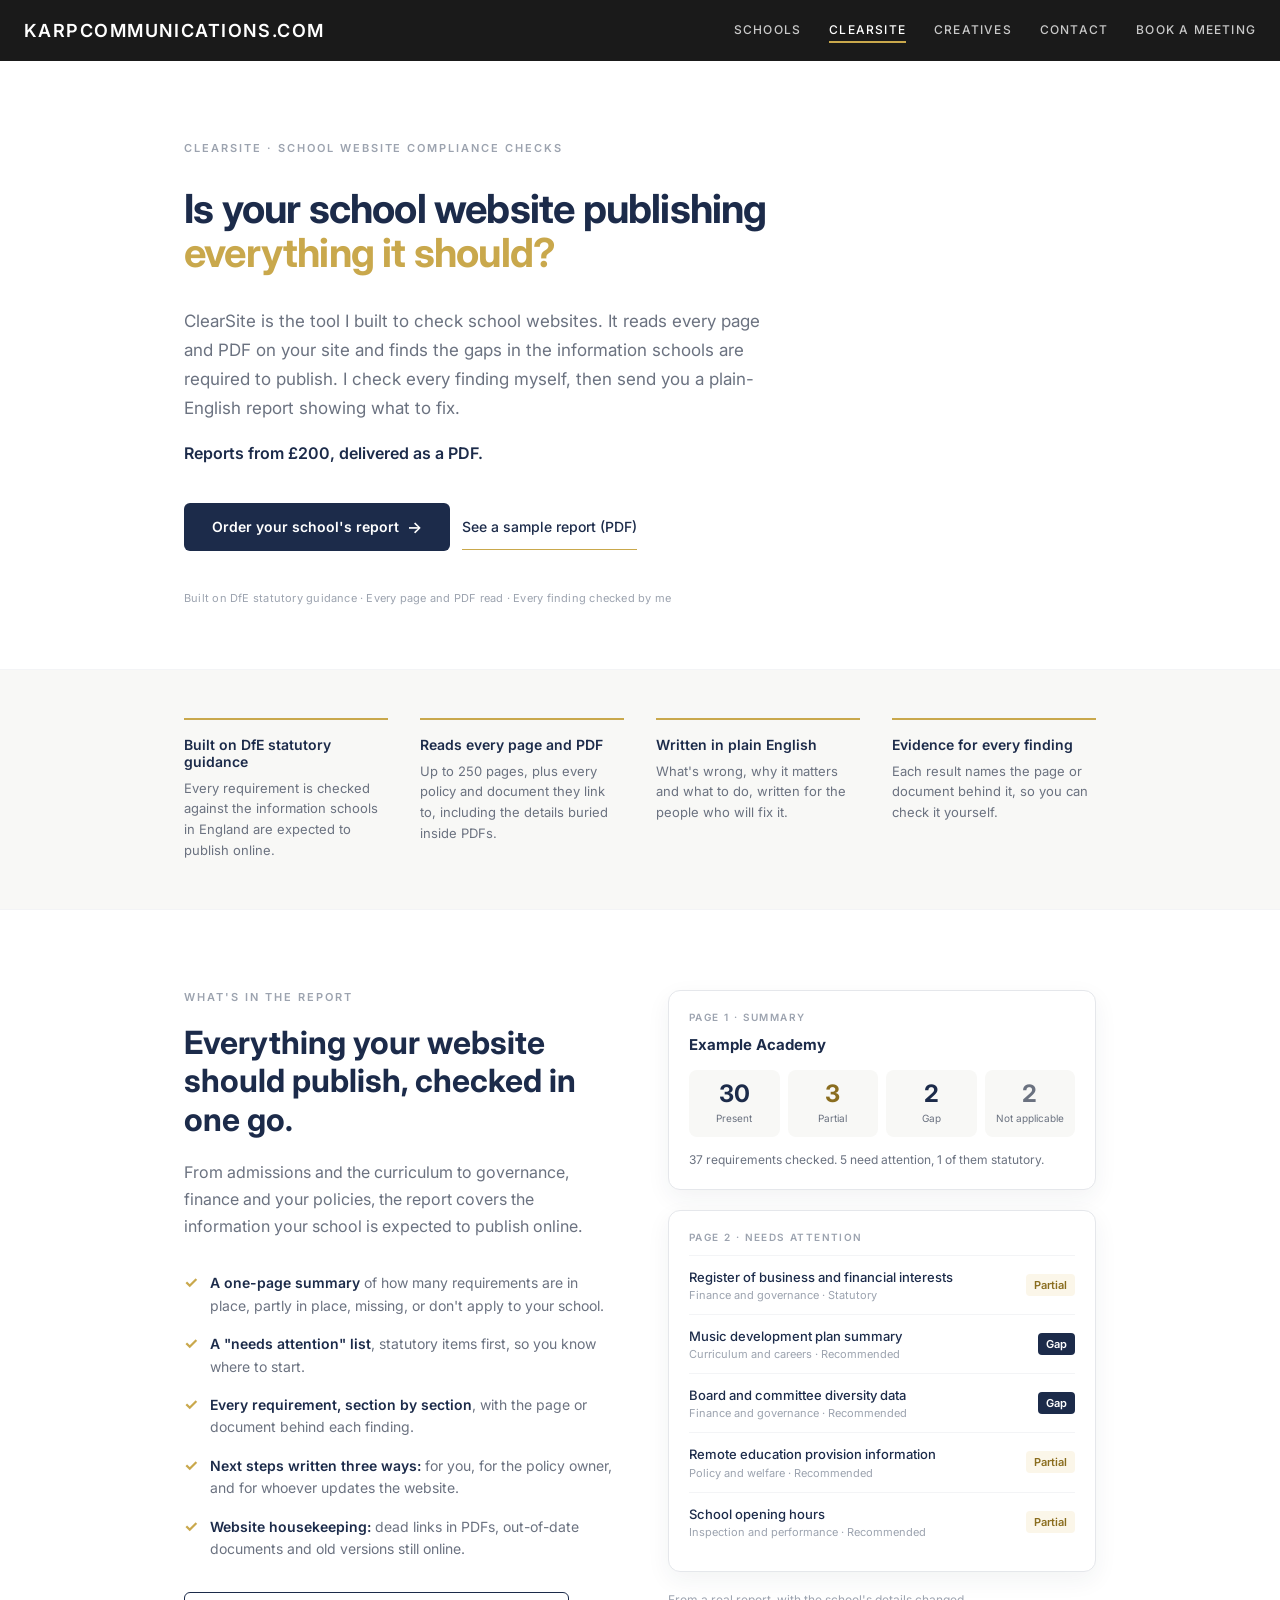
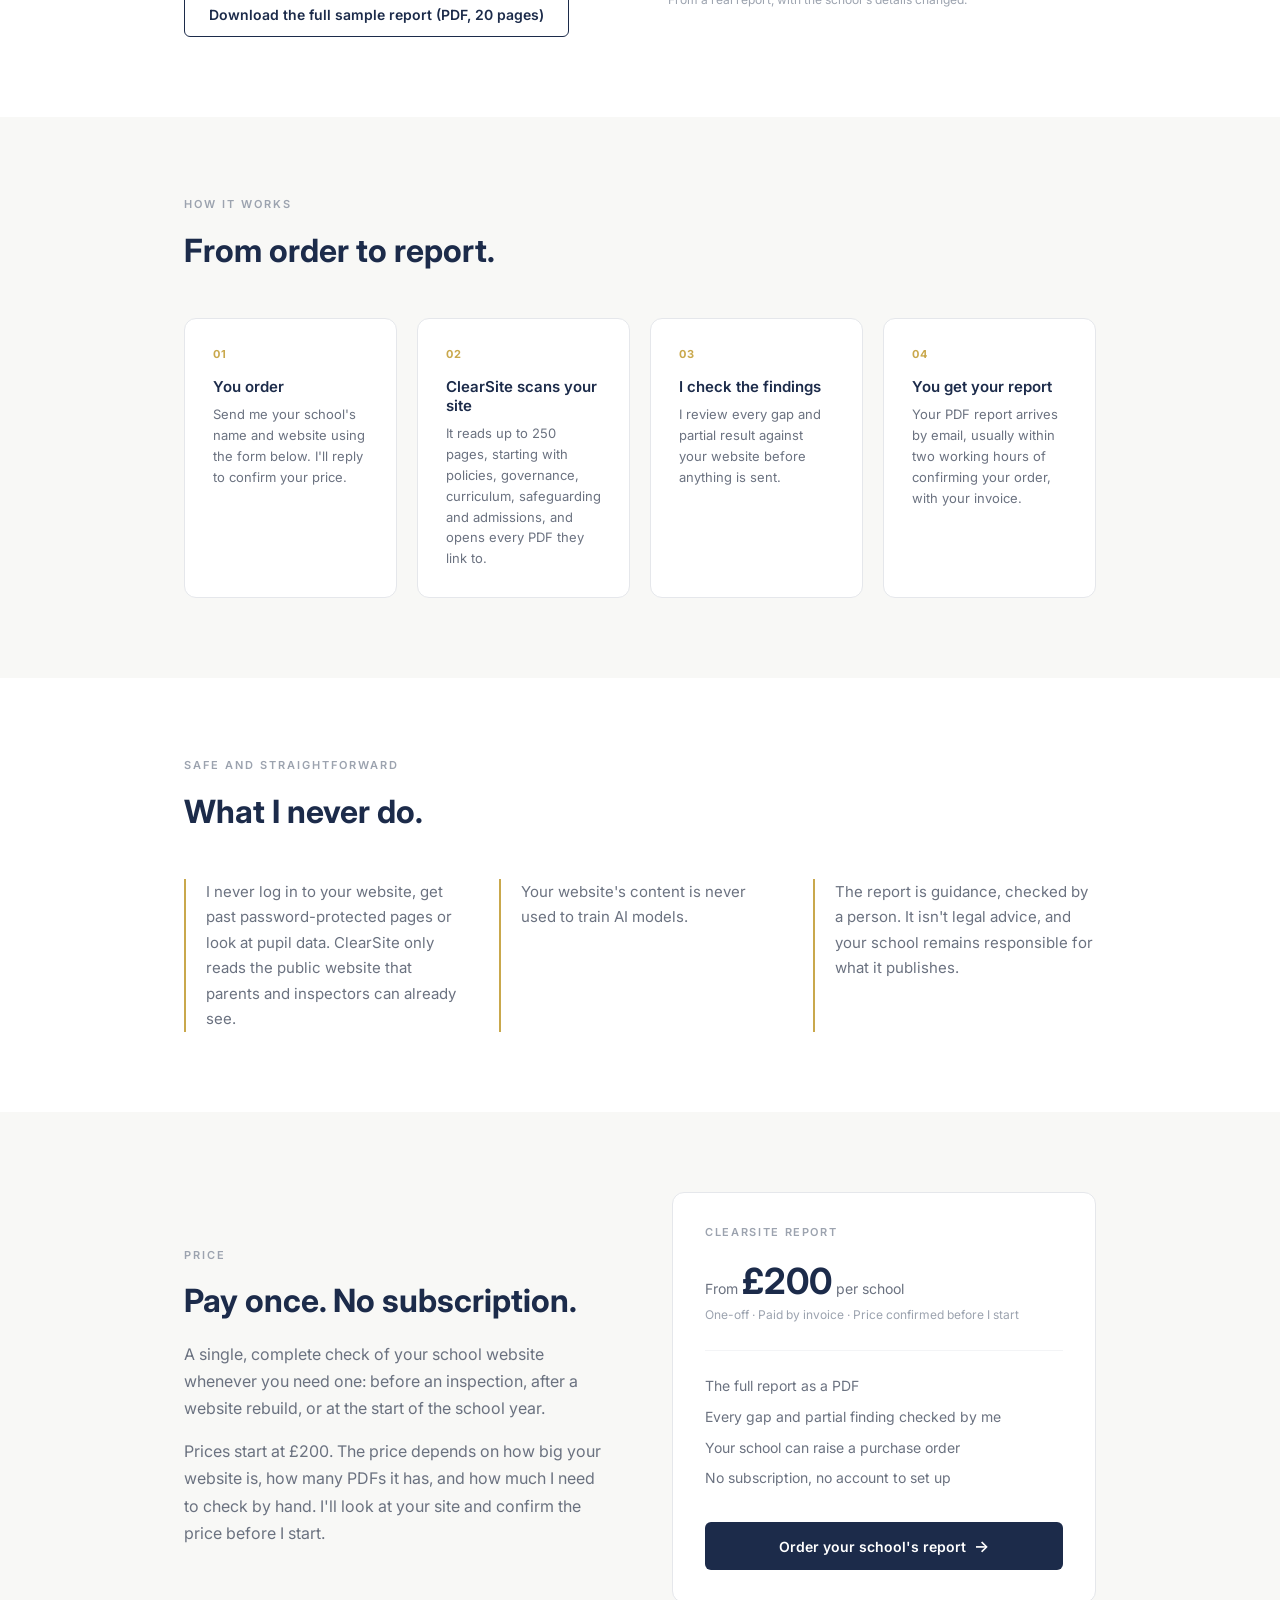
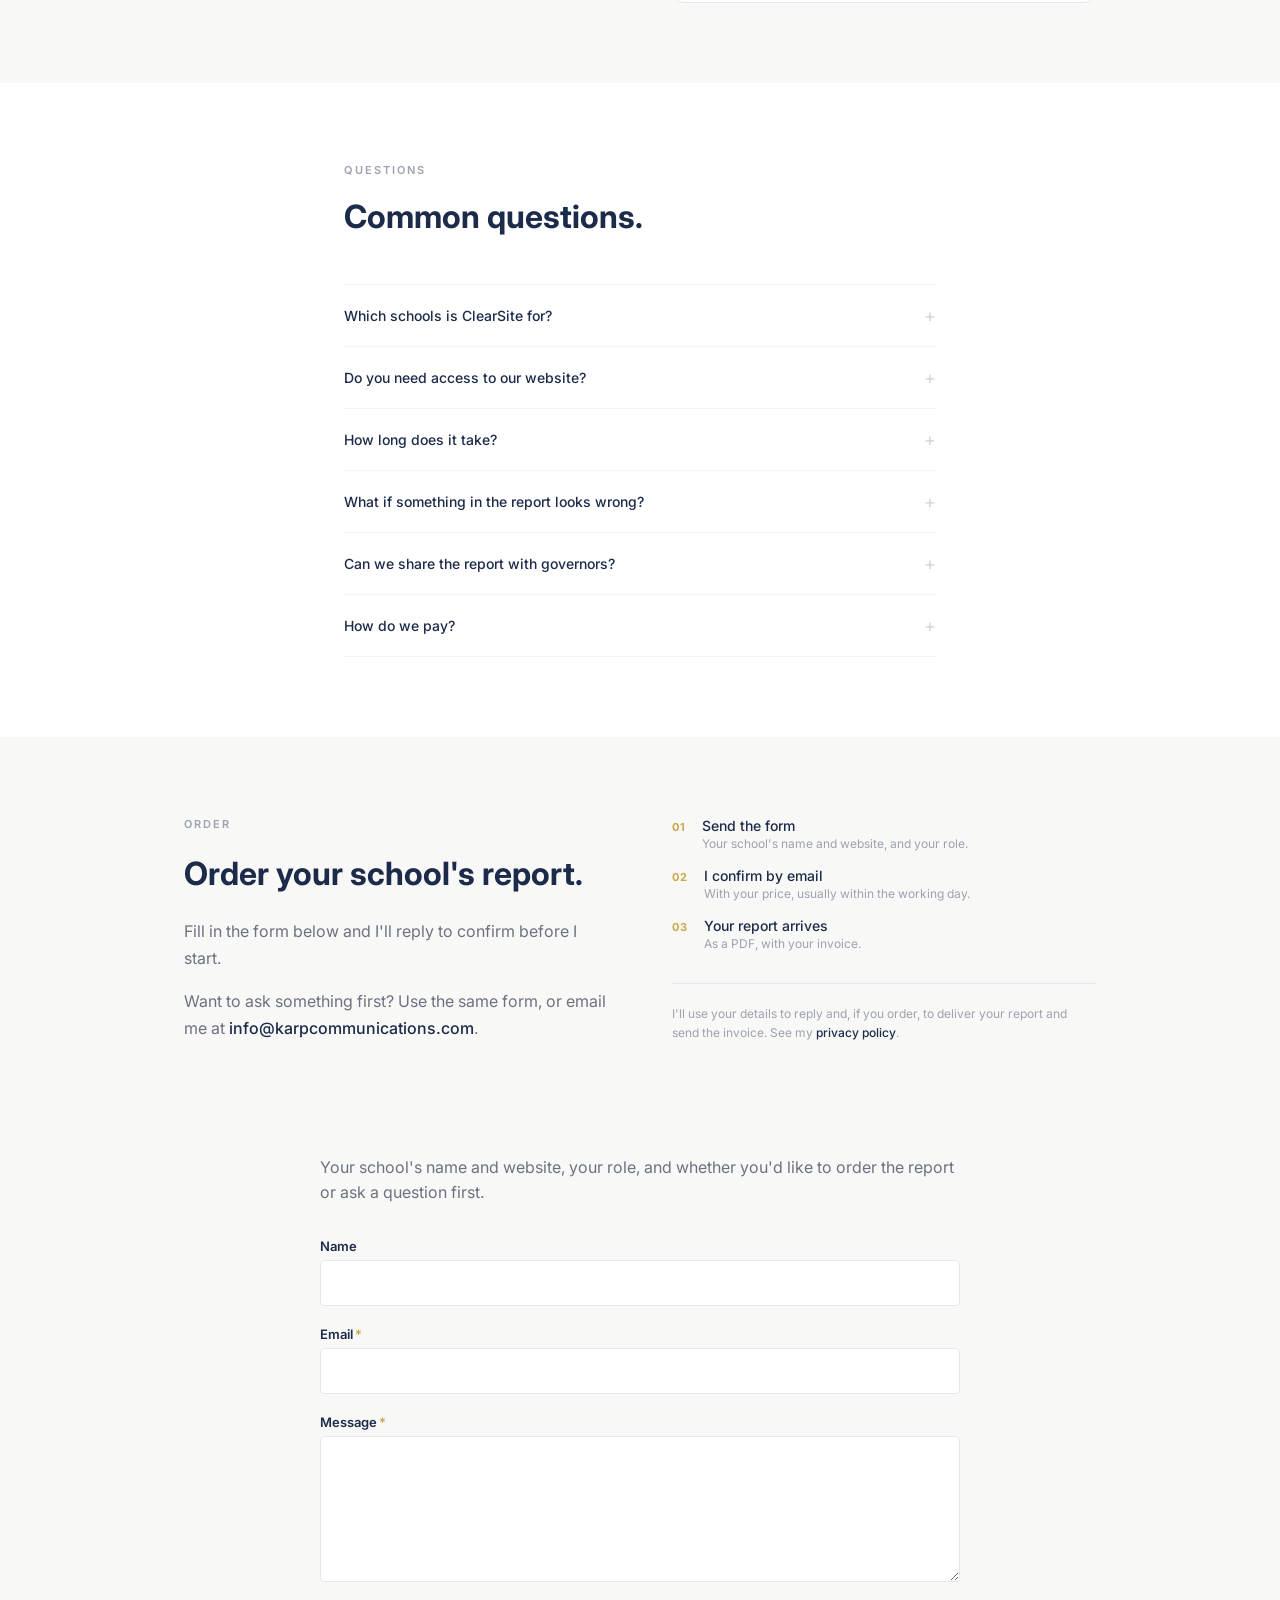
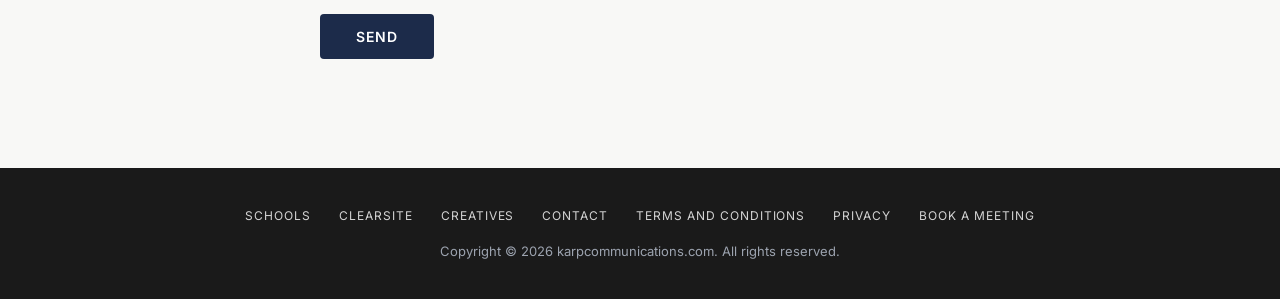
==== commit 7186233b: "Add a two-door home page with separate Schools and Creatives paths The schools pitch moves to /schoo" ====
--- a/clearsite/index.html
+++ b/clearsite/index.html
@@ -21,7 +21,7 @@
 <body>
 <header class="site-header">
   <a class="brand" href="/">karpcommunications.com</a>
-  <nav aria-label="Main"><a href="/">Home</a><a href="/contact/">Contact</a><a href="https://calendly.com/karpcommunications-info/30min" target="_blank" rel="noopener">Book a meeting</a><a href="/clearsite/" aria-current="page">ClearSite</a></nav>
+  <nav aria-label="Main"><a href="/schools/">Schools</a><a href="/clearsite/" aria-current="page">ClearSite</a><a href="/creatives/">Creatives</a><a href="/contact/">Contact</a><a href="https://calendly.com/karpcommunications-info/30min" target="_blank" rel="noopener">Book a meeting</a></nav>
 </header>
 <main>
 <style>
@@ -646,7 +646,7 @@
 <section class="kc-formwrap" id="order-form">
   <div class="kc-formwrap-inner">
     <p class="kc-form-sub">Your school's name and website, your role, and whether you'd like to order the report or ask a question first.</p>
-    <form class="kc-form" method="POST" action="FORM_ENDPOINT_NOT_SET" data-kc-form novalidate>
+    <form class="kc-form" method="POST" action="https://karpcommunications-forms.karpcomms.workers.dev/" data-kc-form novalidate>
       <label for="order-form-name">Name</label>
       <input id="order-form-name" name="name" type="text" autocomplete="name">
       <label for="order-form-email">Email<span aria-hidden="true">*</span></label>
@@ -663,11 +663,13 @@
 </main>
 <footer class="site-footer">
   <nav aria-label="Footer">
+    <a href="/schools/">Schools</a>
+    <a href="/clearsite/">ClearSite</a>
+    <a href="/creatives/">Creatives</a>
     <a href="/contact/">Contact</a>
     <a href="/terms-and-conditions/">Terms and conditions</a>
     <a href="/privacy/">Privacy</a>
     <a href="https://calendly.com/karpcommunications-info/30min" target="_blank" rel="noopener">Book a meeting</a>
-    <a href="/clearsite/">ClearSite</a>
   </nav>
   <p>Copyright &copy; 2026 karpcommunications.com. All rights reserved.</p>
 </footer>
--- a/assets/site.css
+++ b/assets/site.css
@@ -109,3 +109,37 @@
 
 /* Legal pages: the policy blocks bring their own styles */
 .kc-legal { max-width: 100%; }
+
+/* Two-door home page and Creatives page */
+.kc-gate { background: var(--offwhite); padding: 96px 24px 88px; }
+.kc-gate-inner { max-width: 960px; margin: 0 auto; }
+.kc-narrow { max-width: 680px; }
+.kc-eyebrow { font-size: 11px; font-weight: 600; letter-spacing: 0.18em; text-transform: uppercase; color: var(--gold); margin: 0 0 20px; }
+.kc-gate-h { font-size: 42px; line-height: 1.1; letter-spacing: -0.02em; font-weight: 700; margin: 0 0 48px; max-width: 740px; }
+.kc-paths { display: grid; grid-template-columns: 1fr; gap: 24px; }
+.kc-path {
+  display: flex; flex-direction: column; gap: 14px;
+  background: #fff; border: 1px solid var(--border); border-radius: 12px;
+  padding: 36px; text-decoration: none; color: var(--navy);
+  transition: border-color .15s, box-shadow .15s, transform .15s;
+}
+.kc-path:hover, .kc-path:focus-visible { border-color: var(--navy); box-shadow: 0 8px 28px rgba(28,43,74,.10); transform: translateY(-2px); outline: none; }
+.kc-path:focus-visible { outline: 2px solid var(--gold); outline-offset: 3px; }
+.kc-path-icon { display: inline-flex; width: 88px; height: 88px; align-items: center; justify-content: center; border-radius: 50%; background: var(--navy); color: var(--gold); }
+.kc-icon-sm { width: 72px; height: 72px; margin-bottom: 28px; }
+.kc-icon-sm svg { width: 44px; height: 44px; }
+.kc-path-title { font-size: 26px; font-weight: 700; letter-spacing: -0.01em; }
+.kc-path-text { font-size: 16px; line-height: 1.6; color: var(--grey); }
+.kc-path-go { margin-top: auto; padding-top: 8px; font-size: 14px; font-weight: 600; color: var(--navy); }
+.kc-path:hover .kc-path-go { text-decoration: underline; }
+.kc-gate-note { margin: 40px 0 0; font-size: 15px; color: var(--grey); }
+.kc-gate-note a { color: var(--navy); font-weight: 500; }
+.kc-lede { font-size: 18px; line-height: 1.65; color: var(--grey); margin: 0 0 20px; }
+.kc-soon { display: inline-block; margin: 12px 0 16px; padding: 6px 14px; font-size: 11px; font-weight: 600; letter-spacing: 0.14em; text-transform: uppercase; color: var(--navy); border: 1px solid var(--gold); border-radius: 999px; }
+.kc-btn { display: inline-block; margin-top: 8px; padding: 14px 32px; background: var(--navy); color: #fff; text-decoration: none; font-weight: 600; font-size: 14px; letter-spacing: 0.06em; border-radius: 6px; }
+.kc-btn:hover { background: #2D4A6E; }
+@media (min-width: 768px) {
+  .kc-gate { padding: 120px 24px 112px; }
+  .kc-paths { grid-template-columns: 1fr 1fr; }
+}
+@media (max-width: 767px) { .kc-gate-h { font-size: 32px; margin-bottom: 32px; } .kc-path { padding: 28px; } }
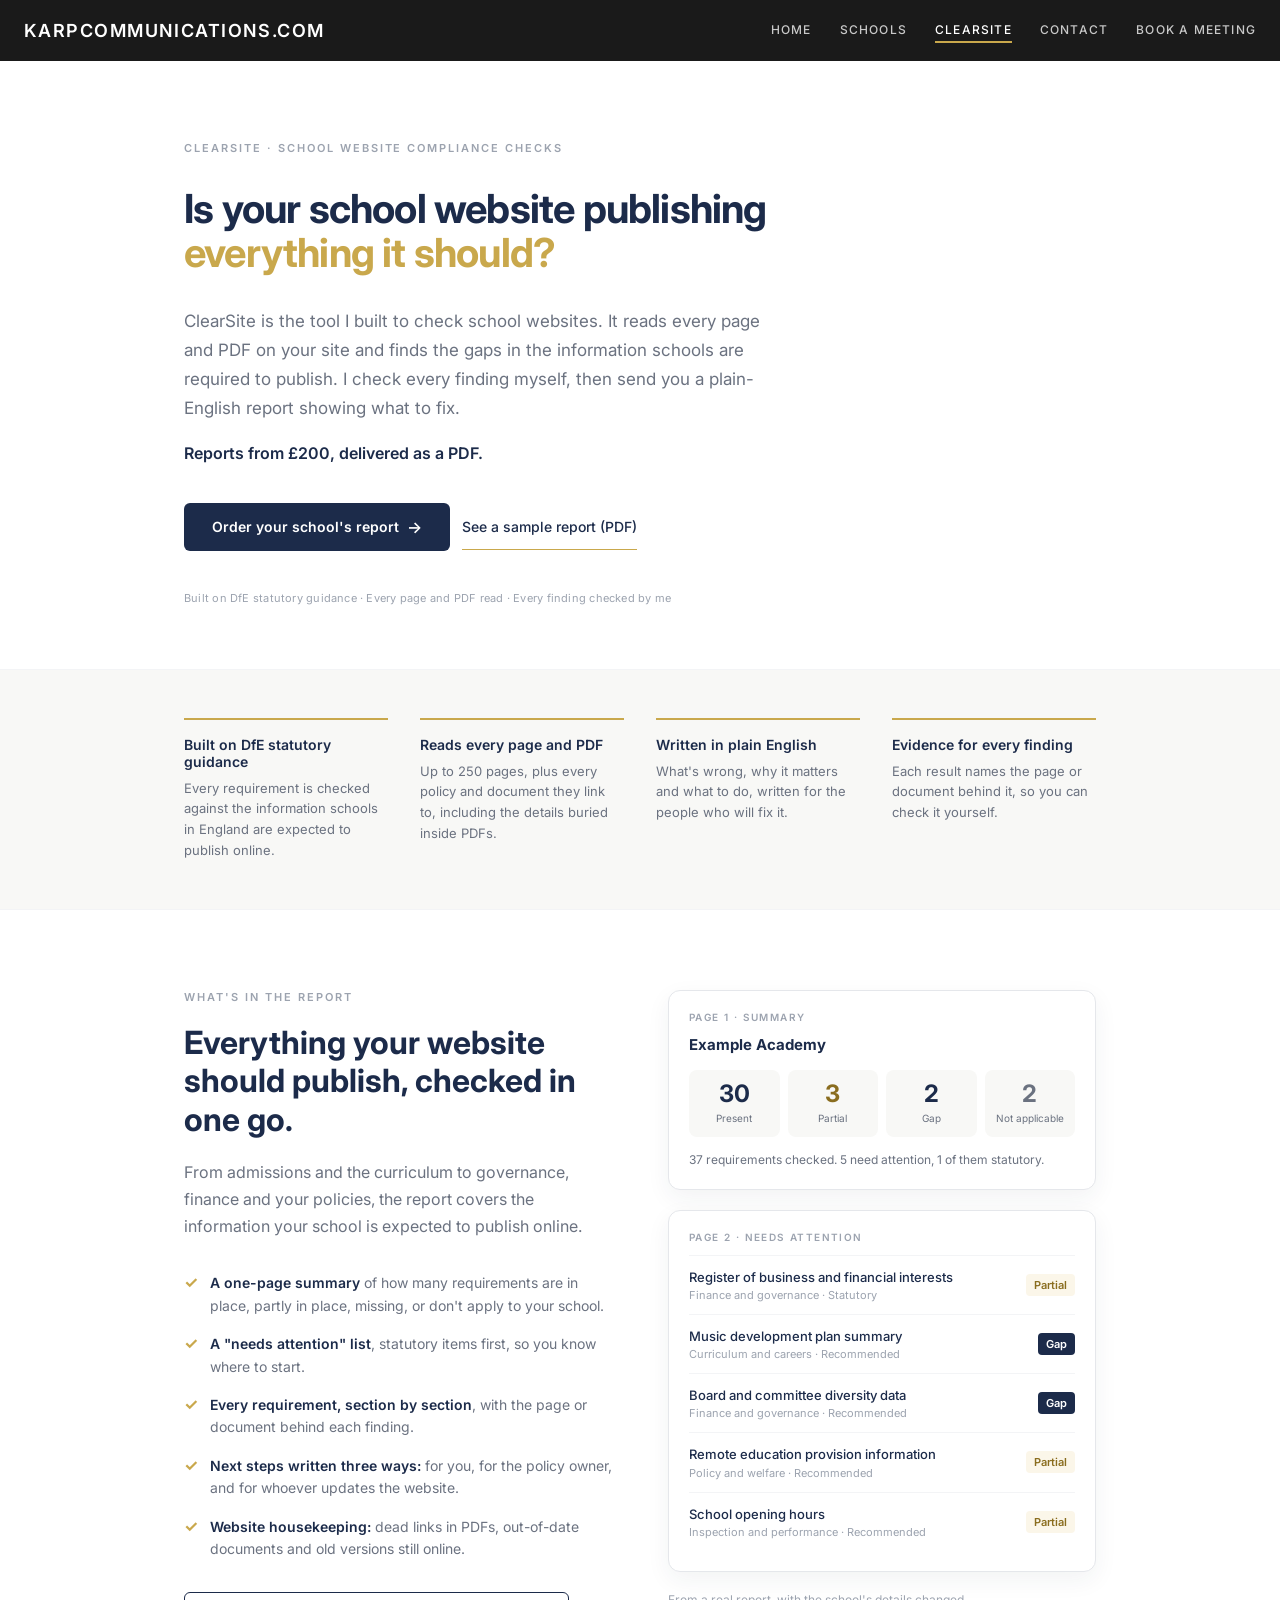
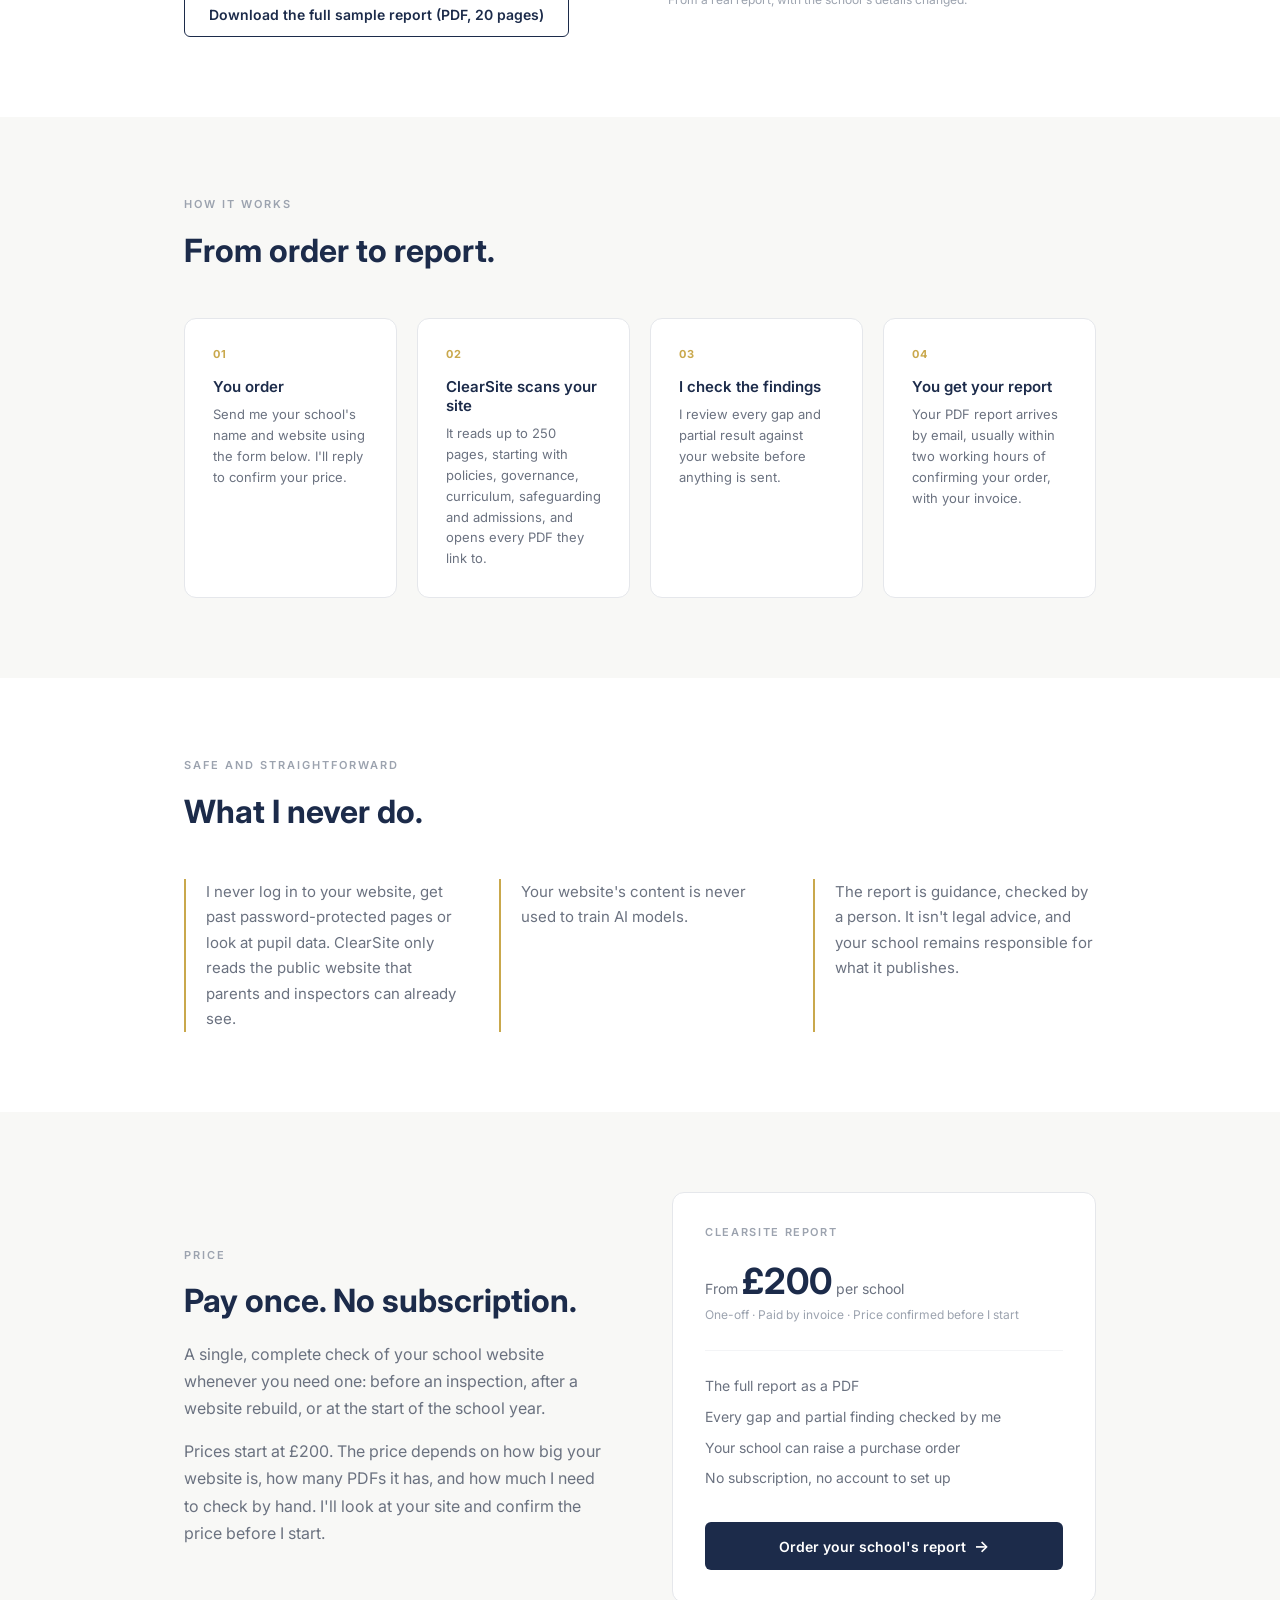
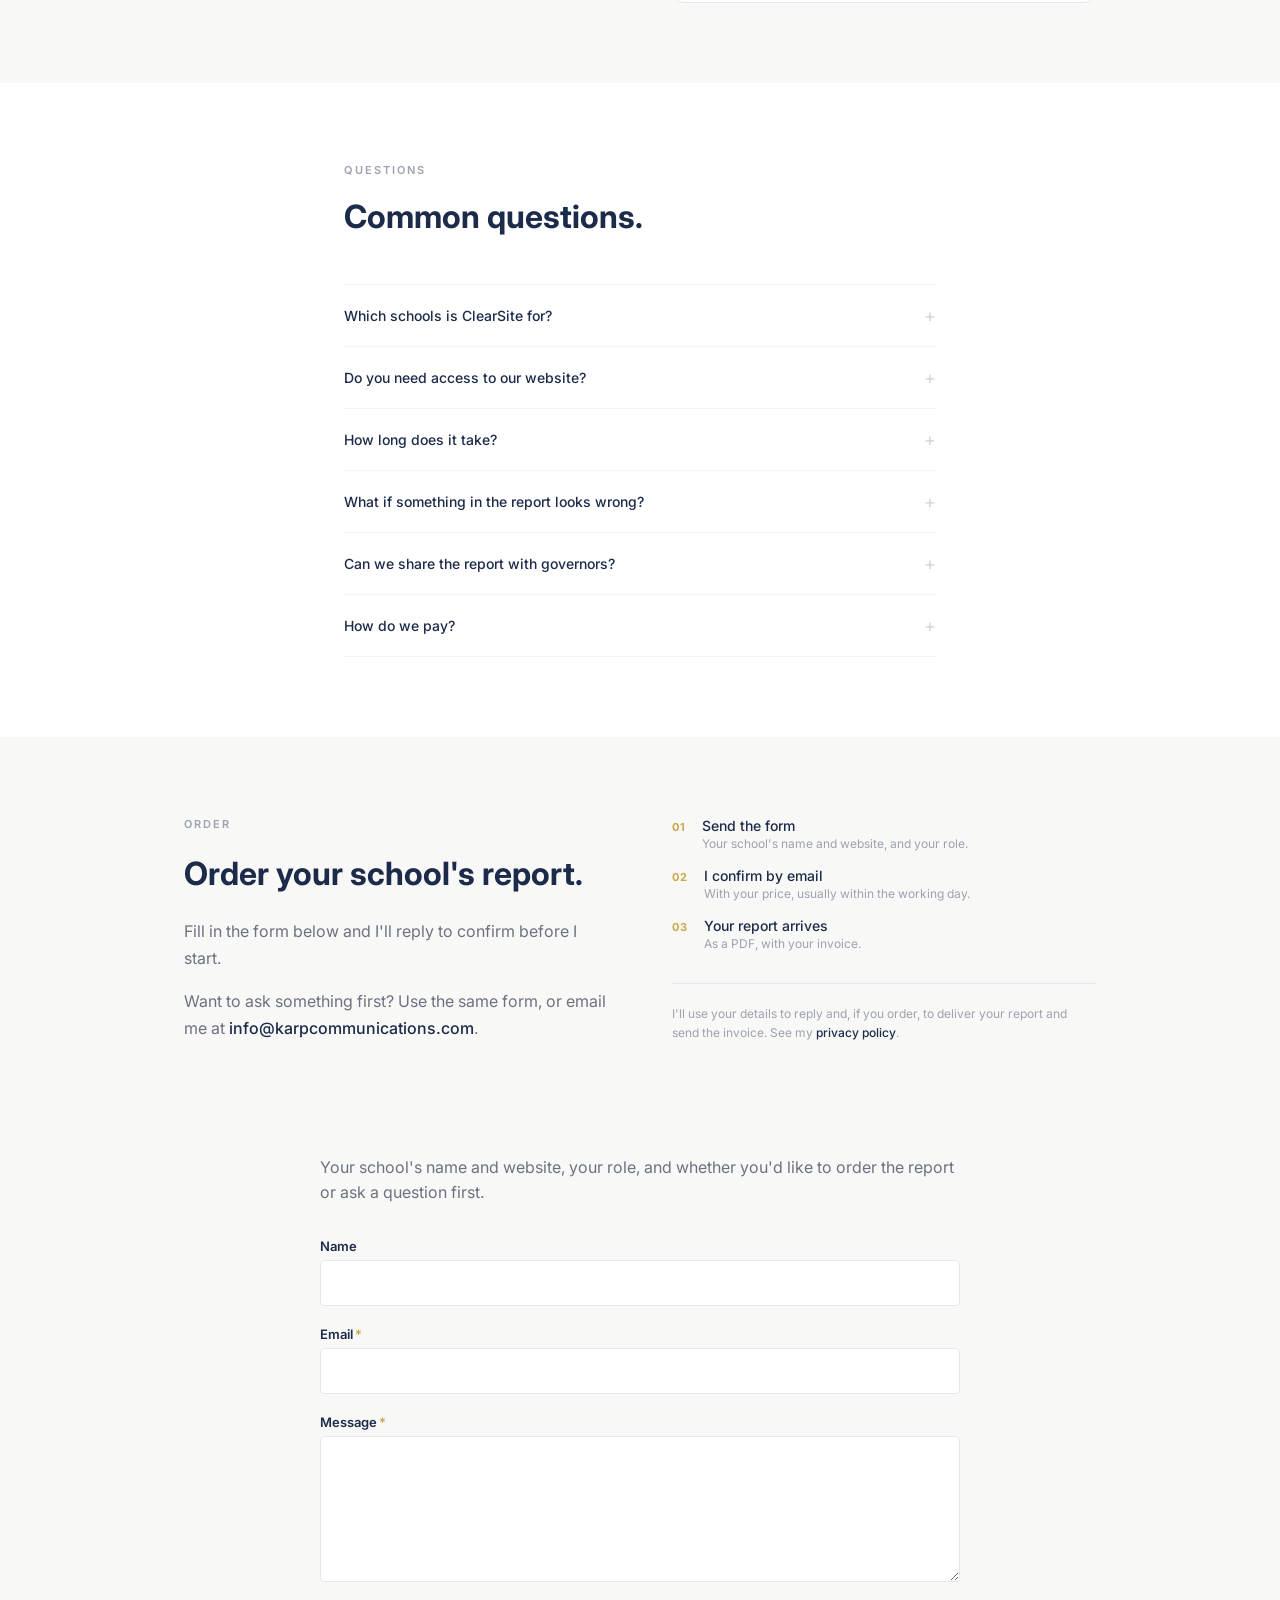
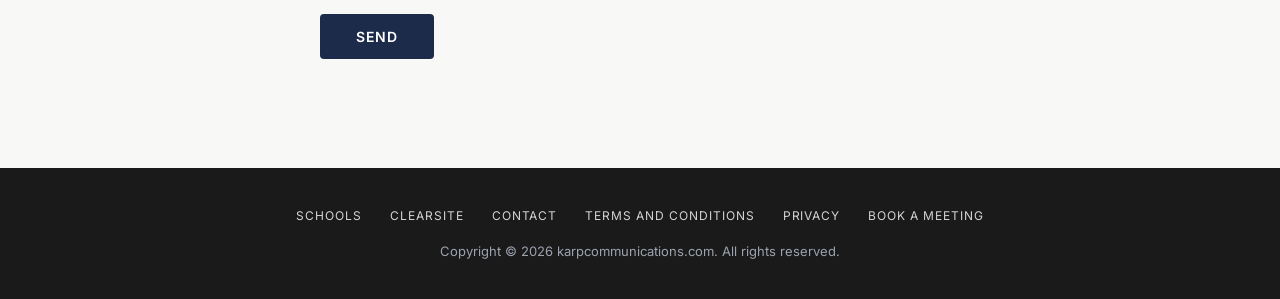
==== commit e5e29b47: "Keep the two ladders apart: separate menus and footers, and index Creatives Schools pages show only " ====
--- a/clearsite/index.html
+++ b/clearsite/index.html
@@ -21,7 +21,7 @@
 <body>
 <header class="site-header">
   <a class="brand" href="/">karpcommunications.com</a>
-  <nav aria-label="Main"><a href="/schools/">Schools</a><a href="/clearsite/" aria-current="page">ClearSite</a><a href="/creatives/">Creatives</a><a href="/contact/">Contact</a><a href="https://calendly.com/karpcommunications-info/30min" target="_blank" rel="noopener">Book a meeting</a></nav>
+  <nav aria-label="Main"><a href="/">Home</a><a href="/schools/">Schools</a><a href="/clearsite/" aria-current="page">ClearSite</a><a href="/contact/">Contact</a><a href="https://calendly.com/karpcommunications-info/30min" target="_blank" rel="noopener">Book a meeting</a></nav>
 </header>
 <main>
 <style>
@@ -665,7 +665,6 @@
   <nav aria-label="Footer">
     <a href="/schools/">Schools</a>
     <a href="/clearsite/">ClearSite</a>
-    <a href="/creatives/">Creatives</a>
     <a href="/contact/">Contact</a>
     <a href="/terms-and-conditions/">Terms and conditions</a>
     <a href="/privacy/">Privacy</a>
@@ -673,6 +672,6 @@
   </nav>
   <p>Copyright &copy; 2026 karpcommunications.com. All rights reserved.</p>
 </footer>
-<script src="/assets/form.js" defer></script>
+<script src="/assets/form.js?v=2" defer></script>
 </body>
 </html>
--- a/assets/site.css
+++ b/assets/site.css
@@ -118,9 +118,9 @@
 .kc-gate-h { font-size: 42px; line-height: 1.1; letter-spacing: -0.02em; font-weight: 700; margin: 0 0 48px; max-width: 740px; }
 .kc-paths { display: grid; grid-template-columns: 1fr; gap: 24px; }
 .kc-path {
-  display: flex; flex-direction: column; gap: 14px;
+  display: flex; flex-direction: column; align-items: center; text-align: center; gap: 20px;
   background: #fff; border: 1px solid var(--border); border-radius: 12px;
-  padding: 36px; text-decoration: none; color: var(--navy);
+  padding: 56px 36px; text-decoration: none; color: var(--navy);
   transition: border-color .15s, box-shadow .15s, transform .15s;
 }
 .kc-path:hover, .kc-path:focus-visible { border-color: var(--navy); box-shadow: 0 8px 28px rgba(28,43,74,.10); transform: translateY(-2px); outline: none; }
@@ -143,3 +143,15 @@
   .kc-paths { grid-template-columns: 1fr 1fr; }
 }
 @media (max-width: 767px) { .kc-gate-h { font-size: 32px; margin-bottom: 32px; } .kc-path { padding: 28px; } }
+
+/* Guide landing page (Creatives) */
+.kc-h2 { font-size: 20px; font-weight: 700; letter-spacing: -0.01em; margin: 40px 0 12px; }
+.kc-guide-card { background: #fff; border: 1px solid var(--border); border-radius: 12px; padding: 32px; margin-top: 40px; }
+.kc-guide-card h2 { font-size: 24px; letter-spacing: -0.01em; margin: 0 0 4px; }
+.kc-guide-card .kc-form label:first-child { margin-top: 12px; }
+.kc-form .kc-check { display: flex; gap: 12px; align-items: flex-start; font-weight: 400; font-size: 15px; line-height: 1.5; color: var(--grey); margin: 20px 0 0; cursor: pointer; }
+.kc-form .kc-check input { width: 20px; height: 20px; margin: 2px 0 0; flex: none; accent-color: var(--navy); }
+.kc-form .kc-check a { color: var(--navy); }
+.kc-fine { font-size: 14px; color: var(--grey); margin: 16px 0 0; }
+@media (max-width: 767px) { .kc-guide-card { padding: 24px; } }
+.kc-form .kc-check span { color: var(--grey); margin-left: 0; }
